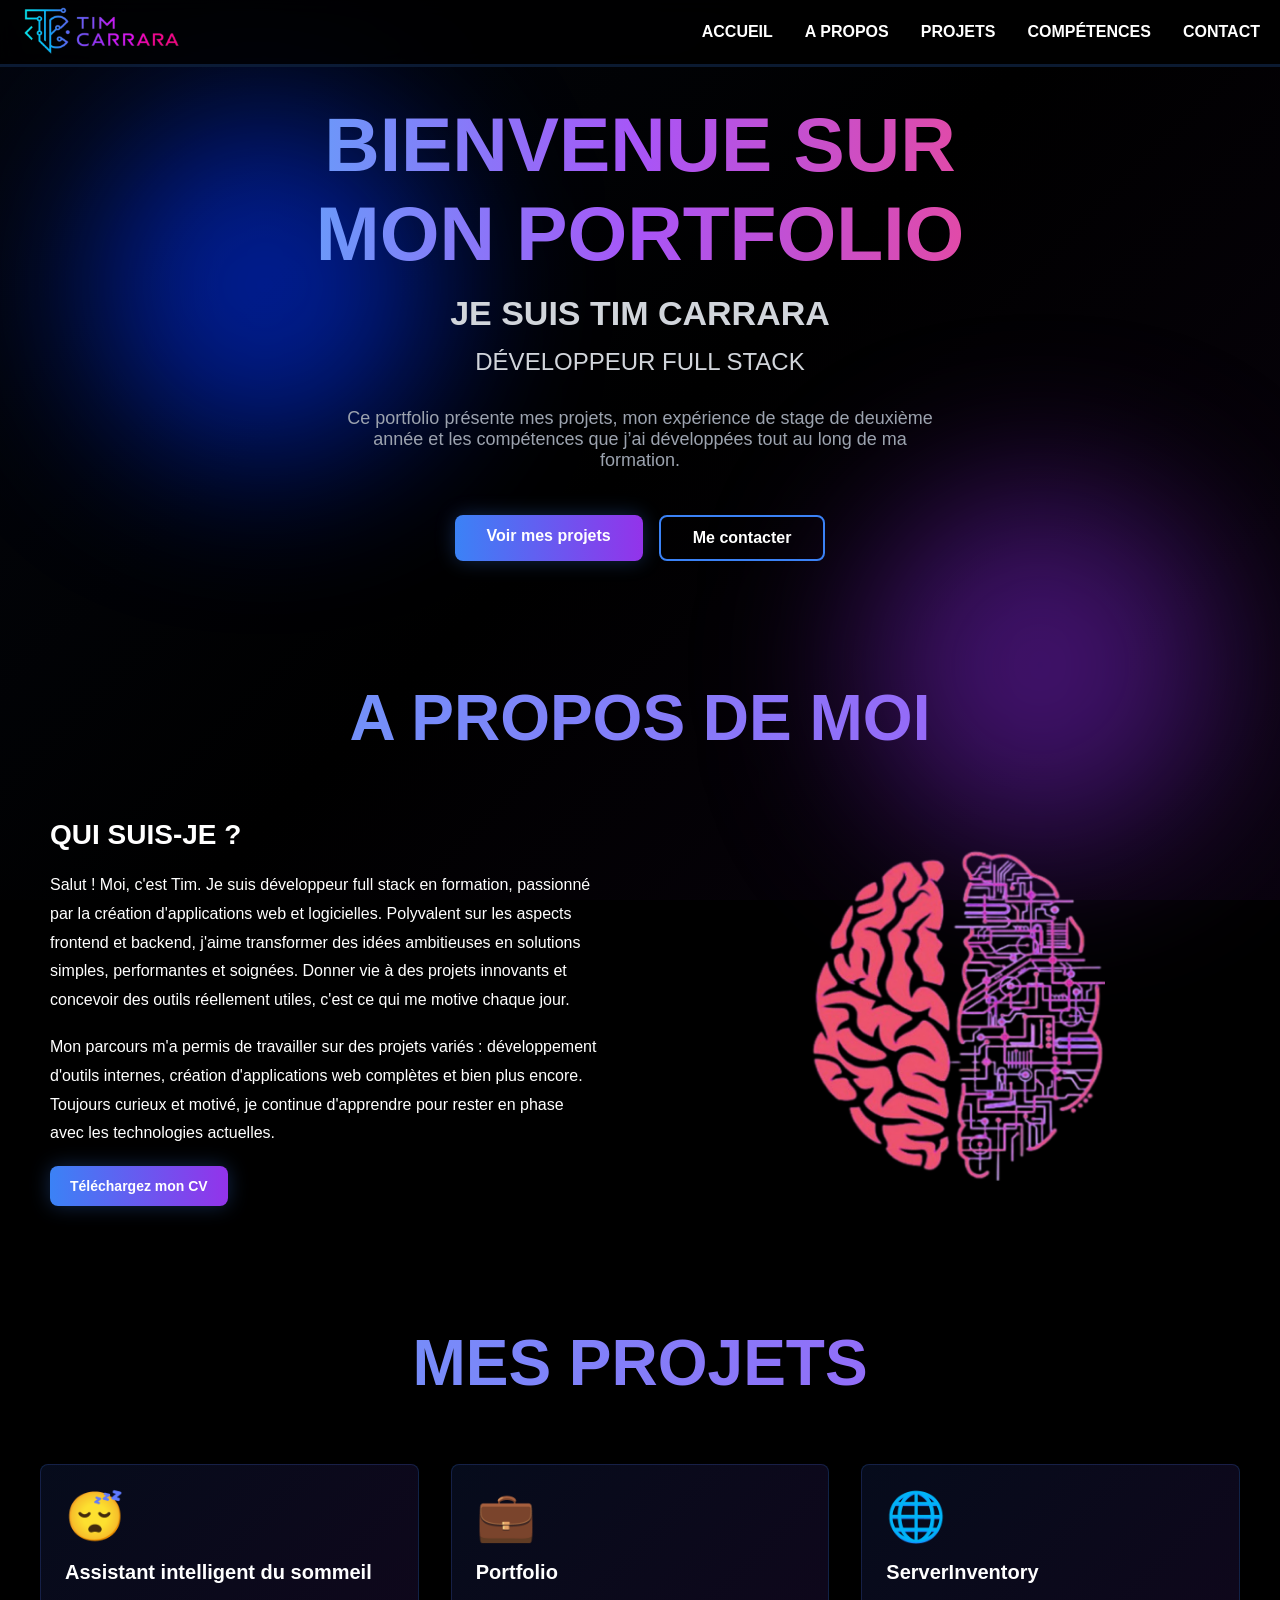
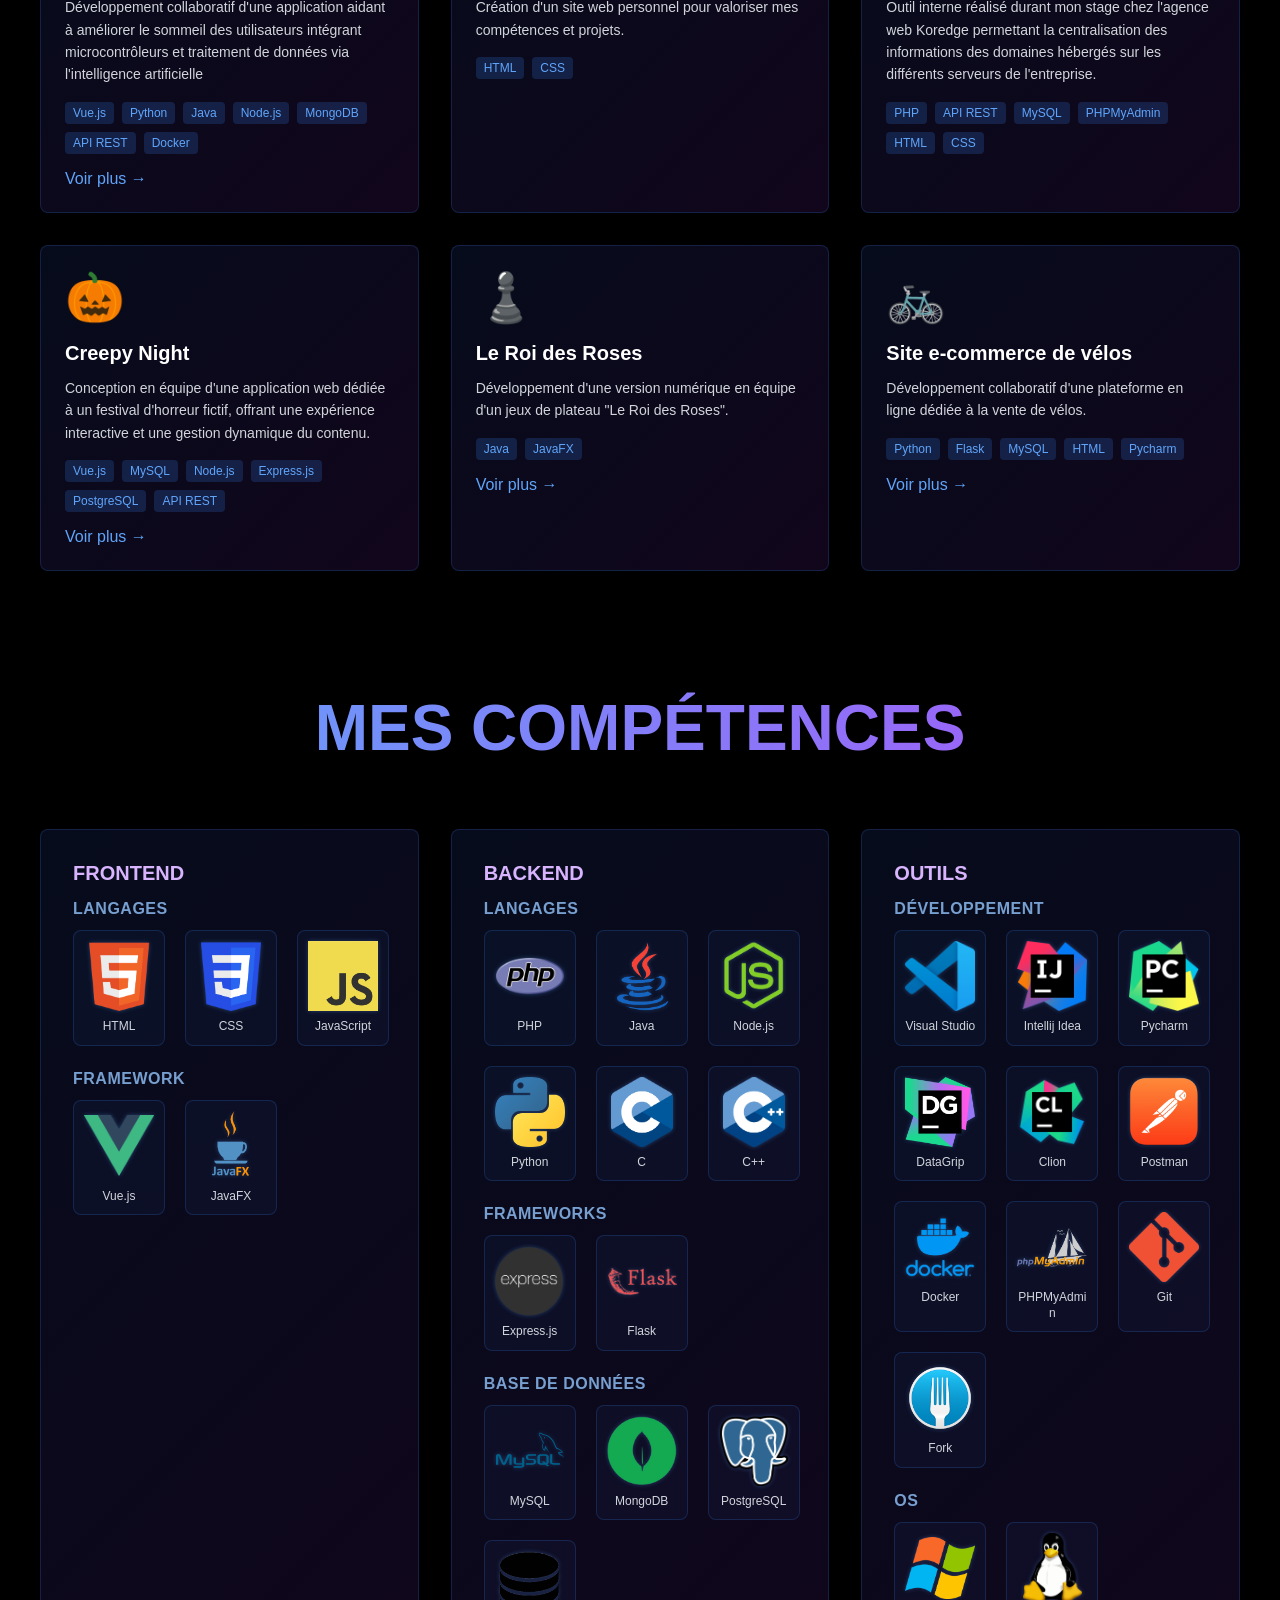
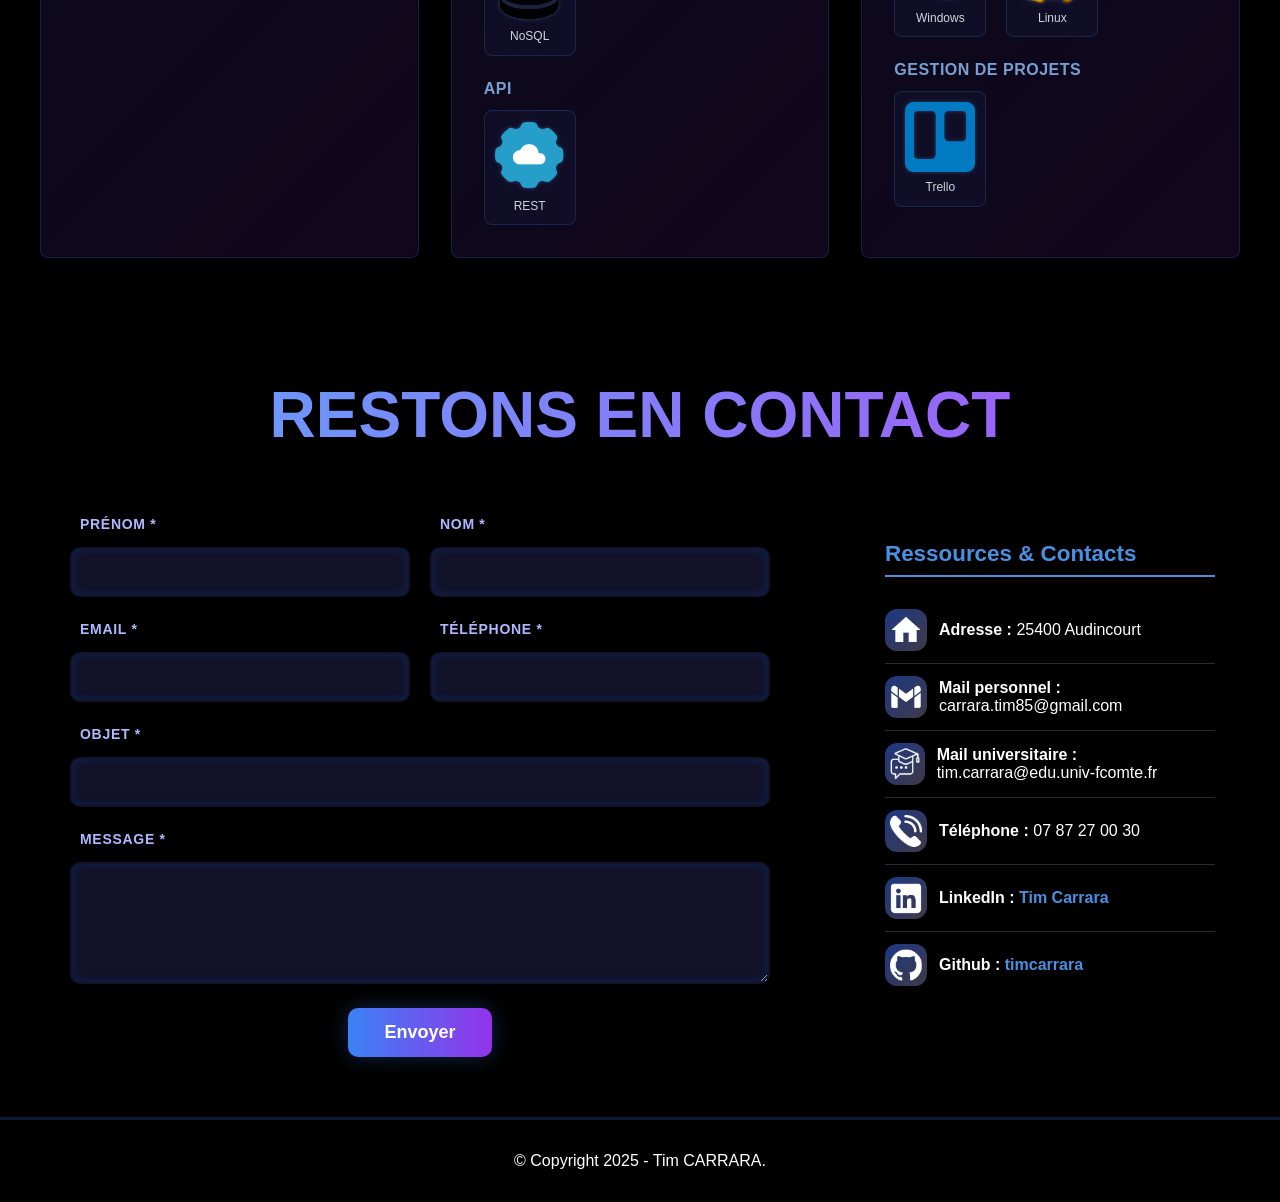
==== docs/index.html @ 63e53e3f "Déplacement des fichiers dans le dossier docs pour GitHub Pages" ====
<!DOCTYPE html>
<html lang="fr">
<head>
    <meta charset="UTF-8">
    <meta name="viewport" content="width=device-width, initial-scale=1.0">
    <link rel="icon" href="images/icone_portfolio.png" type="image/png">
    <title>Portfolio de Tim Carrara | Développeur Full Stack</title>
    <link rel="stylesheet" href="style.css">
</head>
<body>
    <!-- Background -->
    <div class="background">
        <div class="blob1"></div>
        <div class="blob2"></div>
    </div>

    <!-- Navbar -->
    <nav>
        <div class="container">
            <div class="logo"><a href="index.html"><img src="images/logo_portfolio.png" alt="logo portfolio"></a></div>
            <ul id="navMenu">
                <li><a href="#home">Accueil</a></li>
                <li><a href="#about">A propos</a></li>
                <li><a href="#projets">Projets</a></li>
                <li><a href="#competences">Compétences</a></li>
                <li><a href="#contact">Contact</a></li>
            </ul>
            <button class="menu-toggle" id="menuToggle">☰</button>
        </div>
    </nav>

    <main>
        <!-- Hero Section -->
        <section class="hero" id="home">
            <div class="hero-content">
                <h1>Bienvenue sur mon portfolio</h1>
                <p class="subtitle-1">Je suis Tim Carrara</p>
                <p class="subtitle-2">Développeur Full Stack</p>
                <p class="description">
                    Ce portfolio présente mes projets, mon expérience de stage de deuxième année et les compétences que j’ai développées tout au long de ma formation.
                </p>
                <div class="button-group">
                    <a href="#projets" class="btn btn-primary">Voir mes projets</a>
                    <a href="#contact" class="btn btn-secondary">Me contacter</a>
                </div>
            </div>
        </section>

        <!-- About Section -->
        <section id="about">
            <div class="container">
                <h2>A propos de moi</h2>
                <div class="about-content">
                    <div class="about-text">
                        <h3>Qui suis-je ?</h3> 
                        <p> 
                            Salut ! Moi, c'est Tim. Je suis développeur full stack en formation, passionné par la création d'applications web et logicielles. Polyvalent sur les aspects frontend et backend, j'aime transformer des idées ambitieuses en solutions simples, performantes et soignées. Donner vie à des projets innovants et concevoir des outils réellement utiles, c'est ce qui me motive chaque jour. 
                        </p> 
                        <p> 
                            Mon parcours m'a permis de travailler sur des projets variés : développement d'outils internes, création d'applications web complètes et bien plus encore. Toujours curieux et motivé, je continue d'apprendre pour rester en phase avec les technologies actuelles.
                        </p>
                        <button><a href="pdf/CV_CARRARA-TIM.pdf" download>Téléchargez mon CV</a></button>
                    </div>
                    <div class="about-image">
                        <img src="images/icone_cerveau_tech.png" alt="icone_cerveau_tech">
                    </div>
                </div>
            </div>
        </section>

        <!-- Projects Section -->
        <section id="projets">
            <div class="container">
                <h2>MES PROJETS</h2>
                <div class="projects-grid">
                    <div class="project-card">
                        <div class="project-emoji">😴</div>
                        <h3>Assistant intelligent du sommeil</h3>
                        <p>Développement collaboratif d'une application aidant à améliorer le sommeil des utilisateurs intégrant microcontrôleurs et traitement de données via l'intelligence artificielle</p>
                        <div class="tech-tags">
                            <span class="tech-tag">Vue.js</span>
                            <span class="tech-tag">Python</span>
                            <span class="tech-tag">Java</span>
                            <span class="tech-tag">Node.js</span>
                            <span class="tech-tag">MongoDB</span>
                            <span class="tech-tag">API REST</span>
                            <span class="tech-tag">Docker</span>
                        </div>
                        <a href="#" class="project-link">Voir plus →</a>
                    </div>

                    <div class="project-card">
                        <div class="project-emoji">💼</div>
                        <h3>Portfolio</h3>
                        <p>Création d'un site web personnel pour valoriser mes compétences et projets.</p>
                        <div class="tech-tags">
                            <span class="tech-tag">HTML</span>
                            <span class="tech-tag">CSS</span>
                        </div>
                    </div>

                    <div class="project-card">
                        <div class="project-emoji">🌐</div>
                        <h3>ServerInventory</h3>
                        <p>Outil interne réalisé durant mon stage chez l'agence web Koredge permettant la centralisation des informations des domaines hébergés sur les différents serveurs de l'entreprise.</p>
                        <div class="tech-tags">
                            <span class="tech-tag">PHP</span>
                            <span class="tech-tag">API REST</span>
                            <span class="tech-tag">MySQL</span>
                            <span class="tech-tag">PHPMyAdmin</span>
                            <span class="tech-tag">HTML</span>
                            <span class="tech-tag">CSS</span>
                        </div>
                    </div>

                    <div class="project-card">
                        <div class="project-emoji">🎃</div>
                        <h3>Creepy Night</h3>
                        <p>Conception en équipe d'une application web dédiée à un festival d'horreur fictif, offrant une expérience interactive et une gestion dynamique du contenu.</p>
                        <div class="tech-tags">
                            <span class="tech-tag">Vue.js</span>
                            <span class="tech-tag">MySQL</span>
                            <span class="tech-tag">Node.js</span>
                            <span class="tech-tag">Express.js</span>
                            <span class="tech-tag">PostgreSQL</span>
                            <span class="tech-tag">API REST</span>
                        </div>
                        <a href="https://github.com/Zuuret/SAE-S3-S4_Creepy_Night" class="project-link">Voir plus →</a>
                    </div>

                    <div class="project-card">
                        <div class="project-emoji">♟️</div>
                        <h3>Le Roi des Roses</h3>
                        <p>Développement d'une version numérique en équipe d'un jeux de plateau "Le Roi des Roses".</p>
                        <div class="tech-tags">
                            <span class="tech-tag">Java</span>
                            <span class="tech-tag">JavaFX</span>
                        </div>
                        <a href="https://github.com/FlorianHegele/the-rose-king" class="project-link">Voir plus →</a>
                    </div>

                    <div class="project-card">
                        <div class="project-emoji">🚲</div>
                        <h3>Site e-commerce de vélos</h3>
                        <p>Développement collaboratif d'une plateforme en ligne dédiée à la vente de vélos.</p>
                        <div class="tech-tags">
                            <span class="tech-tag">Python</span>
                            <span class="tech-tag">Flask</span>
                            <span class="tech-tag">MySQL</span>
                            <span class="tech-tag">HTML</span>
                            <span class="tech-tag">Pycharm</span>
                        </div>
                        <a href="https://github.com/timcarrara/Site_e-commerce_velo" class="project-link">Voir plus →</a>
                    </div>
                </div>
            </div>
        </section>

        <!-- Skills Section -->
        <section id="competences">
            <div class="container">
                <h2>Mes compétences</h2>
                <div class="skills-grid">
                    <div class="skill-card">
                        <h3>Frontend</h3>
                        <div class="skill-subcategory">
                            <h4>Langages</h4>
                            <div class="skill-list">
                                <div class="skill-item" data-name="HTML"><img src="images/logo_html.png" alt="logo html"></div>
                                <div class="skill-item" data-name="CSS"><img src="images/logo_css.png" alt="logo css"></div>
                                <div class="skill-item" data-name="JavaScript"><img src="images/logo_js.png" alt="logo js"></div>
                            </div>
                        </div>
                        <div class="skill-subcategory">
                            <h4>Framework</h4>
                            <div class="skill-list">
                                <div class="skill-item" data-name="Vue.js"><img src="images/logo_vuejs.png" alt="logo vue.js"></div>
                                <div class="skill-item" data-name="JavaFX"><img src="images/logo_javafx.png" alt="logo java fx"></div>
                            </div>
                        </div>
                    </div>

                    <div class="skill-card">
                        <h3>Backend</h3>
                        <div class="skill-subcategory">
                            <h4>Langages</h4>
                            <div class="skill-list">
                                <div class="skill-item" data-name="PHP"><img src="images/logo_php.png" alt="logo php"></div>
                                <div class="skill-item" data-name="Java"><img src="images/logo_java.png" alt="logo java"></div>
                                <div class="skill-item" data-name="Node.js"><img src="images/logo_nodejs.png" alt="logo node.js"></div>
                                <div class="skill-item" data-name="Python"><img src="images/logo_python.png" alt="logo python"></div>
                                <div class="skill-item" data-name="C"><img src="images/logo_C.png" alt="logo C"></div>
                                <div class="skill-item" data-name="C++"><img src="images/logo_C++.png" alt="logo C++"></div>
                            </div>
                        </div>
                        <div class="skill-subcategory">
                            <h4>Frameworks</h4>
                            <div class="skill-list">
                                <div class="skill-item" data-name="Express.js"><img src="images/logo_express.png" alt="logo express.js"></div>
                                <div class="skill-item" data-name="Flask"><img src="images/logo_flask.png" alt="logo flask"></div>
                            </div>
                        </div>
                        <div class="skill-subcategory">
                            <h4>Base de Données</h4>
                            <div class="skill-list">
                                <div class="skill-item" data-name="MySQL"><img src="images/logo_mysql.png" alt="logo mysql"></div>
                                <div class="skill-item" data-name="MongoDB"><img src="images/logo_mongodb.png" alt="logo mongodb"></div>
                                <div class="skill-item" data-name="PostgreSQL"><img src="images/logo_postgresql.png" alt="logo postgresql"></div>
                                <div class="skill-item" data-name="NoSQL"><img src="images/logo_nosql.png" alt="logo nosql"></div>
                            </div>
                        </div>
                        <div class="skill-subcategory">
                            <h4>API</h4>
                            <div class="skill-list">
                                <div class="skill-item" data-name="REST"><img src="images/logo_api_rest.png" alt="logo api rest"></div>
                            </div>
                        </div>
                    </div>

                    <div class="skill-card">
                        <h3>Outils</h3>
                        <div class="skill-subcategory">
                            <h4>Développement</h4>
                            <div class="skill-list">
                                <div class="skill-item" data-name="Visual Studio"><img src="images/logo_vscode.png" alt="logo visual studio code"></div>
                                <div class="skill-item" data-name="Intellij Idea"><img src="images/logo_intellij.png" alt="logo intellij idea"></div>
                                <div class="skill-item" data-name="Pycharm"><img src="images/logo_pycharm.png" alt="logo pycharm"></div>
                                <div class="skill-item" data-name="DataGrip"><img src="images/logo_datagrip.png" alt="logo datagrip"></div>
                                <div class="skill-item" data-name="Clion"><img src="images/logo_clion.png" alt="logo clion"></div>
                                <div class="skill-item" data-name="Postman"><img src="images/logo_postman.png" alt="logo postman"></div>
                                <div class="skill-item" data-name="Docker"><img src="images/logo_docker.png" alt="logo docker"></div>
                                <div class="skill-item" data-name="PHPMyAdmin"><img src="images/logo_phpmyadmin.png" alt="logo php my admin    "></div>
                                <div class="skill-item" data-name="Git"><img src="images/logo_git.png" alt="logo git"></div>
                                <div class="skill-item" data-name="Fork"><img src="images/logo_fork.png" alt="logo fork"></div>
                            </div>
                        </div>
                        <div class="skill-subcategory">
                            <h4>OS</h4>
                            <div class="skill-list">
                                <div class="skill-item" data-name="Windows"><img src="images/logo_windows.png" alt="logo windows"></div>
                                <div class="skill-item" data-name="Linux"><img src="images/logo_linux.png" alt="logo linux"></div>
                            </div>
                        </div>
                        <div class="skill-subcategory">
                            <h4>Gestion de Projets</h4>
                            <div class="skill-list">
                                <div class="skill-item" data-name="Trello"><img src="images/logo_trello.png" alt="logo trello"></div>
                            </div>
                        </div>
                    </div>
                </div>
            </div>
        </section>

        <!-- Contact Section -->
        <section id="contact">
            <div class="container">
                <h2>Restons en Contact</h2>
                <div class="contact-wrapper">

                    <div class="contact-forms">
                        <form action="https://formspree.io/f/xqajlgdp" method="POST" class="contact-form">
                            <div class="fullname-form">
                                <div class="prenom">
                                    <label for="prenom">Prénom *</label>
                                    <input type="text" id="prenom" name="prenom" required>
                                </div>

                                <div class="nom">
                                    <label for="nom">Nom *</label>
                                    <input type="text" id="nom" name="nom" required>
                                </div>
                            </div>

                            <div class="info-contact-form">
                                <div class="email">
                                    <label for="email">Email *</label>
                                    <input type="email" id="email" name="email" required>
                                </div>

                                <div class="telephone">
                                    <label for="telephone">Téléphone *</label>
                                    <input type="tel" id="telephone" name="telephone" pattern="[0-9+ ]{6,15}">
                                </div>
                            </div>

                            <div class="objet">
                                <label for="objet">Objet *</label>
                                <input type="text" id="objet" name="objet" required>
                            </div>

                            <div class="message">
                                <label for="message">Message *</label>
                                <textarea id="message" name="message" rows="5" required></textarea>
                            </div>

                            <button type="submit" class="btn btn-primary">Envoyer</button>
                        </form>
                    </div>

                    <div class="contact-side">
                        <h3>Ressources & Contacts</h3>

                        <div class="contact-item">
                            <img src="images/icone_maison.png" alt="logo maison">
                            <p><strong>Adresse : </strong>25400 Audincourt</p>
                        </div>

                        <div class="contact-item">
                            <img src="images/logo_gmail.png" alt="logo gmail">
                            <p><strong>Mail personnel : </strong>carrara.tim85@gmail.com</p>
                        </div>

                        <div class="contact-item">
                            <img src="images/logo_zimbra.png" alt="logo zimbra">
                            <p><strong>Mail universitaire : </strong>tim.carrara@edu.univ-fcomte.fr</p>
                        </div>

                        <div class="contact-item">
                            <img src="images/icone_telephone.png" alt="icone telephone">
                            <p><strong>Téléphone : </strong>07 87 27 00 30</p>
                        </div>

                        <div class="contact-item">
                            <img src="images/logo_linkedin.png" alt="logo linkedin">
                            <p><strong>LinkedIn :</strong><a href="https://www.linkedin.com/in/tim-carrara-0a0ab4296" target="_blank"> Tim Carrara</a></p>
                        </div>

                        <div class="contact-item">
                            <img src="images/logo_github.png" alt="logo github">
                            <p><strong>Github :</strong><a href="https://github.com/timcarrara" target="_blank"> timcarrara</a></p>
                        </div>
                    </div>
                </div>
            </div>
        </section>

    </main>

    <!-- Footer -->
    <footer>
        <p>© Copyright 2025 - Tim CARRARA.</p>
    </footer>

    <script>
        // Mobile menu toggle
        const menuToggle = document.getElementById('menuToggle');
        const navMenu = document.getElementById('navMenu');

        menuToggle.addEventListener('click', () => {
            navMenu.classList.toggle('active');
        });

        // Close menu when a link is clicked
        const navLinks = navMenu.querySelectorAll('a');
        navLinks.forEach(link => {
            link.addEventListener('click', () => {
                navMenu.classList.remove('active');
            });
        });

        // Smooth scroll
        document.querySelectorAll('a[href^="#"]').forEach(anchor => {
            anchor.addEventListener('click', function (e) {
                const href = this.getAttribute('href');
                if (href !== '#') {
                    e.preventDefault();
                    const target = document.querySelector(href);
                    if (target) {
                        target.scrollIntoView({ behavior: 'smooth' });
                    }
                }
            });
        });
    </script>
</body>
</html>
---- docs/style.css ----
* {
    margin: 0;
    padding: 0;
    box-sizing: border-box;
    text-decoration: none;
}

body {
    font-family: 'Segoe UI', Tahoma, Geneva, Verdana, sans-serif;
    background: #000;
    color: #fff;
    overflow-x: hidden;
}

/* Background Animé */
.background {
    position: fixed;
    inset: 0;
    z-index: 0;
    background: linear-gradient(135deg, rgba(30, 58, 138, 0.1) 0%, #000 50%, rgba(88, 28, 135, 0.1) 100%);
}

.blob1 {
    position: absolute;
    top: 110px;
    left: 90px;
    width: 350px;
    height: 350px;
    background: rgb(0 50 255 / 56%);
    border-radius: 50%;
    filter: blur(80px);
    animation: pulse 4s ease-in-out infinite;
}

.blob2 {
    position: absolute;
    bottom: 60px;
    right: 65px;
    width: 350px;
    height: 350px;
    background: rgb(99 29 165 / 64%);
    border-radius: 50%;
    filter: blur(80px);
    animation: pulse 4s ease-in-out infinite;
    animation-delay: 1s;
}

@keyframes pulse {
    0% {
        opacity: 1
    }
    50% {
        opacity: 0.7
    }
    100% {
        opacity: 1
    }
}

/* Navbar */
nav {
    position: fixed;
    top: 0;
    width: 100%;
    z-index: 50;
    background: rgba(0, 0, 0, 0.8);
    backdrop-filter: blur(10px);
    border-bottom: 3px solid rgba(59, 130, 246, 0.2);
}

nav .container {
    max-width: 1280px;
    margin: 0 auto;
    padding: 0 20px;
    display: flex;
    justify-content: space-between;
    align-items: center;
    height: 64px;
}

.logo img {
    width: 160px;
}

nav ul {
    display: flex;
    list-style: none;
    gap: 32px;
}

nav ul li a {
    color: white;
    text-decoration: none;
    font-weight: bold;
    padding-bottom: 4px;
    text-transform: uppercase;
    transition: all 0.4s ease; /* transition fluide dans les deux sens */
}

nav ul li a:hover {
    background: linear-gradient(to right, #60a5fa, #a855f7);
    -webkit-background-clip: text;
    color: transparent;
    border-bottom: 3px solid transparent;
    border-image: linear-gradient(to right, #60a5fa, #a855f7) 1;
}



.menu-toggle {
    display: none;
    background: none;
    border: none;
    color: #fff;
    font-size: 24px;
    cursor: pointer;
}

@media (max-width: 768px) {
    nav ul {
        display: none
    }

    nav ul.active {
        display: flex
    }

    .menu-toggle {
        display: block
    }
}

/* Contenu Principal */
main {
    position: relative;
    z-index: 10;
    padding-top: 50px;
}

.container {
    max-width: 1280px;
    margin: 0 auto;
    padding: 0 20px;
}

/* Hero Section */
.hero {
    display: flex;
    align-items: center;
    justify-content: center;
    text-align: center;
    padding: 10px 20px;
    margin-top: 40px;
}

.hero-content {
    max-width: 768px;
}

@keyframes bounce {
    0%, 100% { transform: translateY(0); }
    50% { transform: translateY(-20px); }
}

.hero h1 {
    font-size: clamp(40px, 6vw, 112px);
    font-weight: bold;
    margin-bottom: 16px;
    background: linear-gradient(to right, #60a5fa, #a855f7, #ec4899);
    -webkit-background-clip: text;
    -webkit-text-fill-color: transparent;
    background-clip: text;
    text-transform: uppercase;
}

.hero .subtitle-1 {
    font-size: clamp(20px, 3vw, 34px);
    font-weight: bold;
    color: #d1d5db;
    text-transform: uppercase;
    margin-bottom: 15px;
}

.hero .subtitle-2 {
    font-size: clamp(15px, 3vw, 24px);
    color: #d1d5db;
    text-transform: uppercase;
    margin-bottom: 32px;
}

.hero .description {
    color: #9ca3af;
    font-size: 18px;
    margin-bottom: 44px;
    max-width: 600px;
    margin-left: auto;
    margin-right: auto;
}

.button-group {
    display: flex;
    gap: 16px;
    justify-content: center;
    flex-wrap: wrap;
    margin-bottom: 50px;
}

.btn {
    padding: 12px 32px;
    border-radius: 8px;
    font-weight: 600;
    text-decoration: none;
    cursor: pointer;
    border: none;
    transition: all 0.3s ease;
    font-size: 16px;
}

.btn-primary {
    background: linear-gradient(to right, #3b82f6, #9333ea);
    color: white;
    box-shadow: 0 0 20px rgba(59, 130, 246, 0.3);
}

.btn-primary:hover {
    box-shadow: 0 0 40px rgba(59, 130, 246, 0.6);
    transform: translateY(-2px);
}

.btn-secondary {
    border: 2px solid #3b82f6;
    color: white;
    background: transparent;
}

.btn-secondary:hover {
    background: rgba(59, 130, 246, 0.1);
}


/* Sections */
section {
    padding: 60px 20px;
}

section h2 {
    font-size: clamp(32px, 5vw, 64px);
    font-weight: bold;
    margin-bottom: 64px;
    text-align: center;
    background: linear-gradient(to right, #60a5fa, #a855f7);
    -webkit-background-clip: text;
    -webkit-text-fill-color: transparent;
    text-transform: uppercase;
    background-clip: text;
}

/* About Section */
.about-content {
    display: grid;
    grid-template-columns: 1fr 1fr;
    gap: 60px;
    align-items: center;
}

.about-text {
    max-width: 550px;
    margin: 0 auto;
}

.about-text h3 {
    font-size: 28px;
    margin-bottom: 20px;
    text-transform: uppercase;
}

.about-text p {
    font-size: 16px;
    margin-bottom: 18px;
    line-height: 1.8;
}

.about-text button {
    padding: 12px 20px;
    border-radius: 8px;
    font-weight: 600;
    text-decoration: none;
    cursor: pointer;
    border: none;
    transition: all 0.3s ease;
    font-size: 14px;
    background: linear-gradient(to right, #3b82f6, #9333ea);
    box-shadow: 0 0 20px rgba(59, 130, 246, 0.3);
}

.about-text button:hover {
    box-shadow: 0 0 40px rgba(59, 130, 246, 0.6);
    transform: translateY(-2px);
}

.about-text button a {
    color: white;
}

.about-image img {
    width: 100%;
    max-width: 300px;
    display: block;
    margin: 0 auto;
}

@media (max-width: 768px) {
    .about-content {
        grid-template-columns: 1fr;
        text-align: center;
    }
}


        /* Projects Section */
        .projects-grid {
            display: grid;
            grid-template-columns: repeat(auto-fit, minmax(300px, 1fr));
            gap: 32px;
        }

        .project-card {
            background: linear-gradient(135deg, rgba(30, 58, 138, 0.2), rgba(88, 28, 135, 0.2));
            border: 1px solid rgba(59, 130, 246, 0.2);
            border-radius: 8px;
            padding: 24px;
            transition: all 0.3s ease;
        }

        .project-card:hover {
            border-color: rgba(59, 130, 246, 0.5);
            box-shadow: 0 0 30px rgba(59, 130, 246, 0.2);
            transform: translateY(-5px);
        }

        .project-emoji {
            font-size: 48px;
            margin-bottom: 16px;
            display: inline-block;
            transition: transform 0.3s ease;
        }

        .project-card:hover .project-emoji {
            transform: scale(1.1) rotate(5deg);
        }

        .project-card h3 {
            font-size: 20px;
            font-weight: bold;
            margin-bottom: 12px;
        }

        .project-card p {
            color: #d1d5db;
            font-size: 14px;
            margin-bottom: 16px;
            line-height: 1.6;
        }

        .tech-tags {
            display: flex;
            flex-wrap: wrap;
            gap: 8px;
            margin-bottom: 16px;
        }

        .tech-tag {
            font-size: 12px;
            background: rgba(59, 130, 246, 0.2);
            color: #60a5fa;
            padding: 4px 8px;
            border-radius: 4px;
        }

        .project-link {
            display: inline-flex;
            align-items: center;
            gap: 8px;
            color: #60a5fa;
            text-decoration: none;
            transition: color 0.3s ease;
        }

        .project-link:hover {
            color: #93c5fd;
        }

/* Skills Section */
.skills-grid {
    display: grid;
    grid-template-columns: repeat(auto-fit, minmax(300px, 1fr));
    gap: 32px;
}

.skill-card {
    background: linear-gradient(135deg, rgba(30, 58, 138, 0.2), rgba(88, 28, 135, 0.2));
    border: 1px solid rgba(59, 130, 246, 0.2);
    border-radius: 8px;
    padding: 32px;
    transition: all 0.3s ease;
}

.skill-card:hover {
    border-color: rgba(168, 85, 247, 0.5);
    box-shadow: 0 0 30px rgba(168, 85, 247, 0.2);
}

.skill-card h3 {
    font-size: 20px;
    font-weight: bold;
    margin-bottom: 15px;
    text-transform: uppercase;
    color: #d8b4fe;
}

.skill-subcategory {
    margin-bottom: 24px;
}

.skill-subcategory:last-child {
    margin-bottom: 0;
}

.skill-subcategory h4 {
    font-size: 16px;
    font-weight: 600;
    color: #93c5fd;
    margin-bottom: 12px;
    text-transform: uppercase;
    letter-spacing: 0.5px;
    opacity: 0.8;
}

.skill-list {
    display: grid;
    grid-template-columns: repeat(3, 1fr);
    gap: 20px;
}

.skill-item {
    display: flex;
    flex-direction: column;
    align-items: center;
    justify-content: flex-start;
    padding: 10px;
    background: rgba(59, 130, 246, 0.05);
    border: 1px solid rgba(59, 130, 246, 0.2);
    border-radius: 8px;
    transition: all 0.3s ease;
}

.skill-item:hover {
    background: rgba(59, 130, 246, 0.15);
    border-color: rgba(59, 130, 246, 0.5);
    transform: translateY(-3px);
    box-shadow: 0 5px 15px rgba(59, 130, 246, 0.2);
}

.skill-item img {
    width: 70px;
    height: 70px;
    object-fit: contain;
    filter: drop-shadow(0 0 2px rgba(96, 165, 250, 0.3));
    transition: filter 0.3s ease;
    margin-bottom: 8px;
}

.skill-item:hover img {
    filter: drop-shadow(0 0 8px rgba(96, 165, 250, 0.6));
}

.skill-item::after {
    content: attr(data-name);
    font-size: 12px;
    color: #d1d5db;
    text-align: center;
    line-height: 1.3;
    word-break: break-word;
}

/* Contact Section */
.contact-wrapper {
    display: flex;
    gap: 20px;
}

.contact-forms {
    flex: 1;
    max-width: 700px;
    margin: 0 auto;
    border-radius: 12px;
}

.contact-form {
    display: flex;
    flex-direction: column;
    gap: 24px;
}

.fullname-form,
.info-contact-form {
    display: flex;
    gap: 20px;
    justify-content: space-between;
}

.fullname-form > div,
.info-contact-form > div,
.objet,
.message {
    flex: 1;
    display: flex;
    flex-direction: column;
}

.contact-form label {
    font-weight: 700;
    text-transform: uppercase;
    font-size: 14px;
    margin-bottom: 15px;
    color: #b0b7ff;
    letter-spacing: 0.05em;
    margin-left: 10px;
}

.contact-form input[type="text"],
.contact-form input[type="email"],
.contact-form input[type="tel"],
.contact-form textarea {
    padding: 14px 18px;
    border-radius: 10px;
    border: 2px solid transparent;
    background: #121228;
    color: #e0e7ff;
    font-size: 16px;
    font-family: inherit;
    transition: border-color 0.3s ease, box-shadow 0.3s ease;
    resize: vertical;
    box-shadow: inset 0 0 8px rgba(0, 82, 204, 0.3);
}

.contact-form input[type="text"]:focus,
.contact-form input[type="email"]:focus,
.contact-form input[type="tel"]:focus,
.contact-form textarea:focus {
    outline: none; 
    border-color: #60a5fa; 
    box-shadow: 0 0 8px rgba(96, 165, 250, 0.8);
}

.contact-form button { 
    align-self: center; 
    padding: 14px 36px; 
    font-size: 18px; 
    font-weight: 700; 
    cursor: pointer; 
    border-radius: 10px; 
    border: none; 
    background: linear-gradient(to right, #3b82f6, #9333ea); 
    color: white; 
    box-shadow: 0 0 20px rgba(59, 130, 246, 0.3); 
    transition: box-shadow 0.3s ease, 
} 

.contact-form button:hover { 
    box-shadow: 0 0 40px rgba(59, 130, 246, 0.6); 
    transform: translateY(-2px); 
}

.contact-side {
    backdrop-filter: blur(6px);
    padding: 25px;
    border-radius: 16px;
    width: 100%;
    max-width: 380px;
    margin-left: 40px;
}

.contact-side h3 {
    font-size: 1.4rem;
    margin-bottom: 20px;
    border-bottom: 2px solid #4A90E2;
    padding-bottom: 8px;
    color: #4A90E2;
}

.contact-item {
    display: flex;
    align-items: center;
    gap: 12px;
    padding: 12px 0;
    border-bottom: 1px solid #ddd3;
}

.contact-item:last-child {
    border-bottom: none;
}

.contact-item img {
    width: 42px;
    height: 42px;
    padding: 5px;
    border-radius: 12px;
    background: linear-gradient(135deg, rgba(48, 95, 225, 0.589), rgba(140, 125, 152, 0.459));
    object-fit: contain;  
    object-position: center;
    display: block;       
}

.contact-item p {
    margin: 0;
    font-size: 1rem;
}

.contact-item a {
    color: #4A90E2;
    font-weight: 600;
    text-decoration: none;
    transition: 0.2s;
}

.contact-item a:hover {
    letter-spacing: 0.5px;
}

@media (max-width: 768px) {
    .fullname-form,
    .info-contact-form {
        flex-direction: column;
    }
    
    .fullname-form > div,
    .info-contact-form > div {
        width: 100%;
    }

    .contact-form button.btn-primary {
        width: 100%;
        padding: 16px 0;
        font-size: 18px;
    }
}

        /* Footer */
        footer {
            border-top: 3px solid rgba(59, 130, 246, 0.2);
            padding: 32px 20px;
            text-align: center;
            color: white;
        }

        @media (max-width: 768px) {
            .hero h1 {
                font-size: 36px;
            }

            .button-group {
                flex-direction: column;
            }

            .btn {
                width: 100%;
            }

            .projects-grid,
            .skills-grid {
                grid-template-columns: 1fr;
            }

            .contact-links {
                flex-direction: column;
            }

            .contact-link {
                width: 100%;
                justify-content: center;
            }
        }
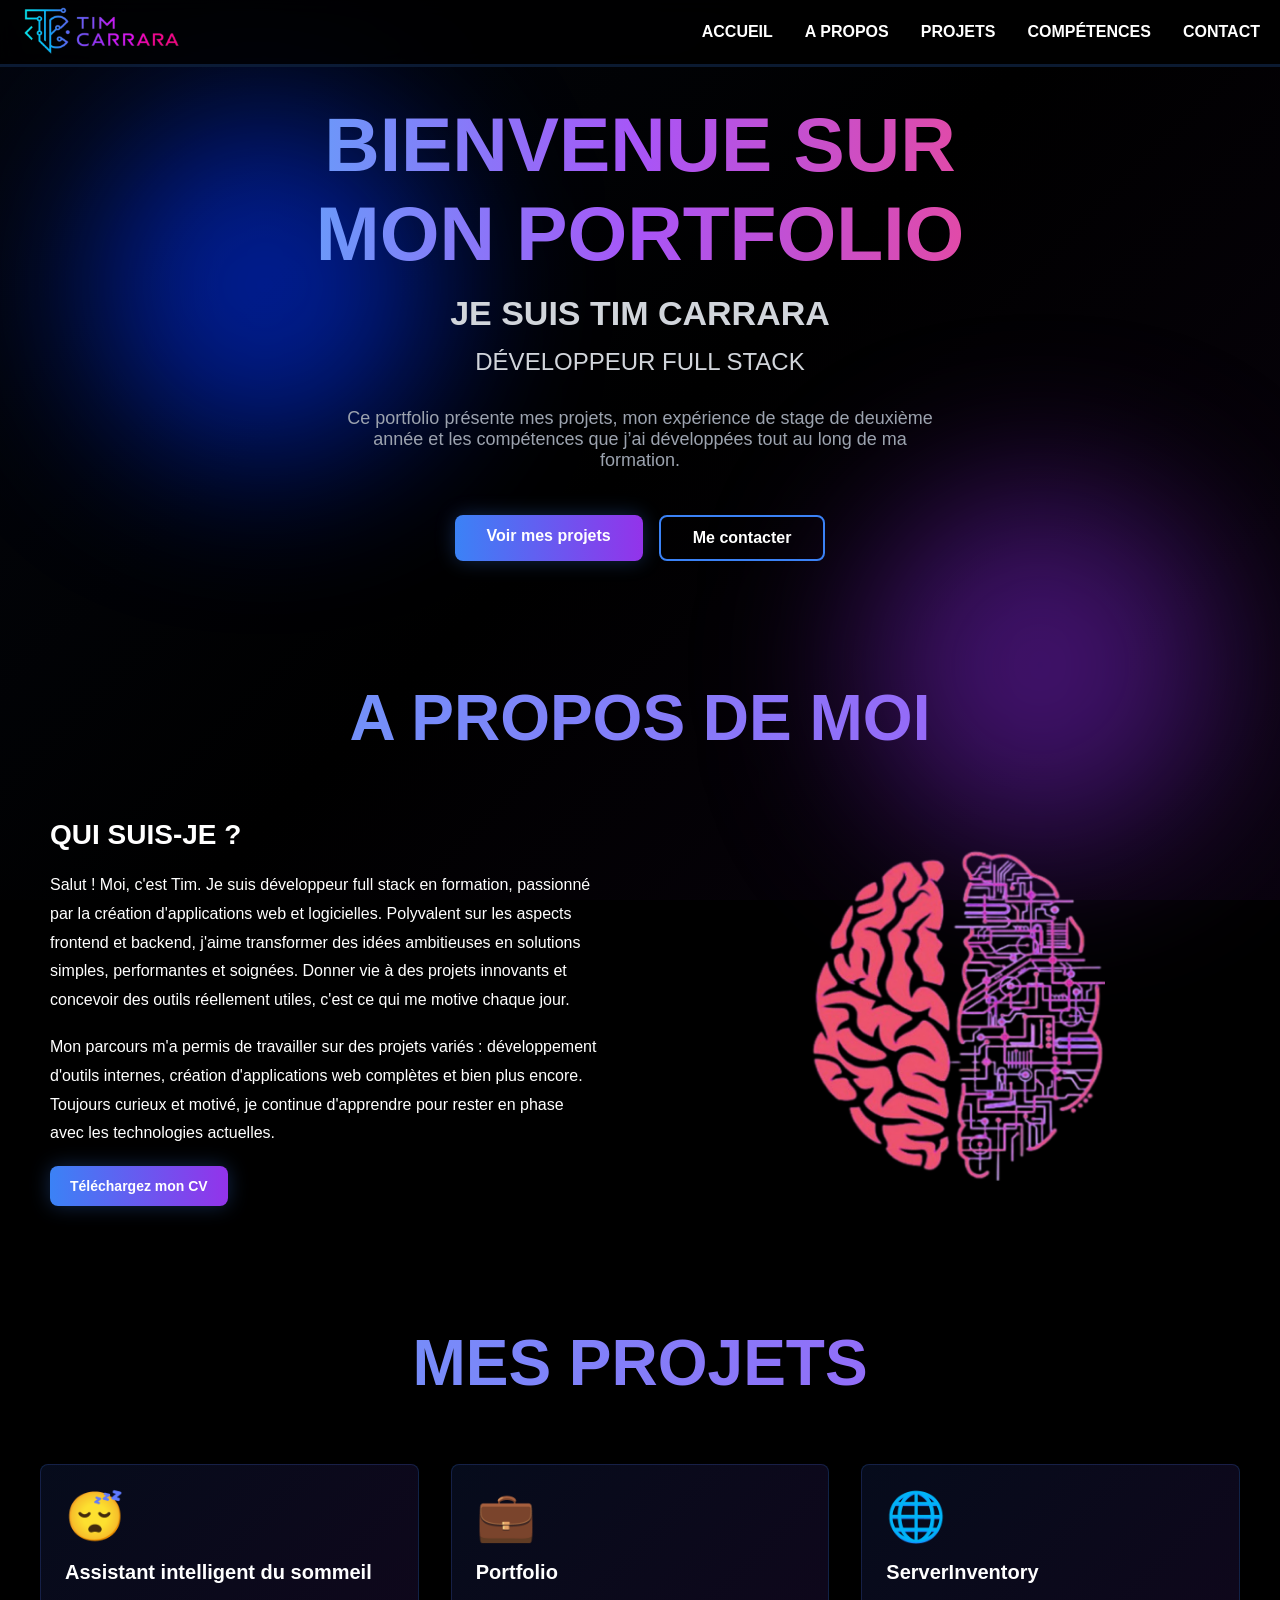
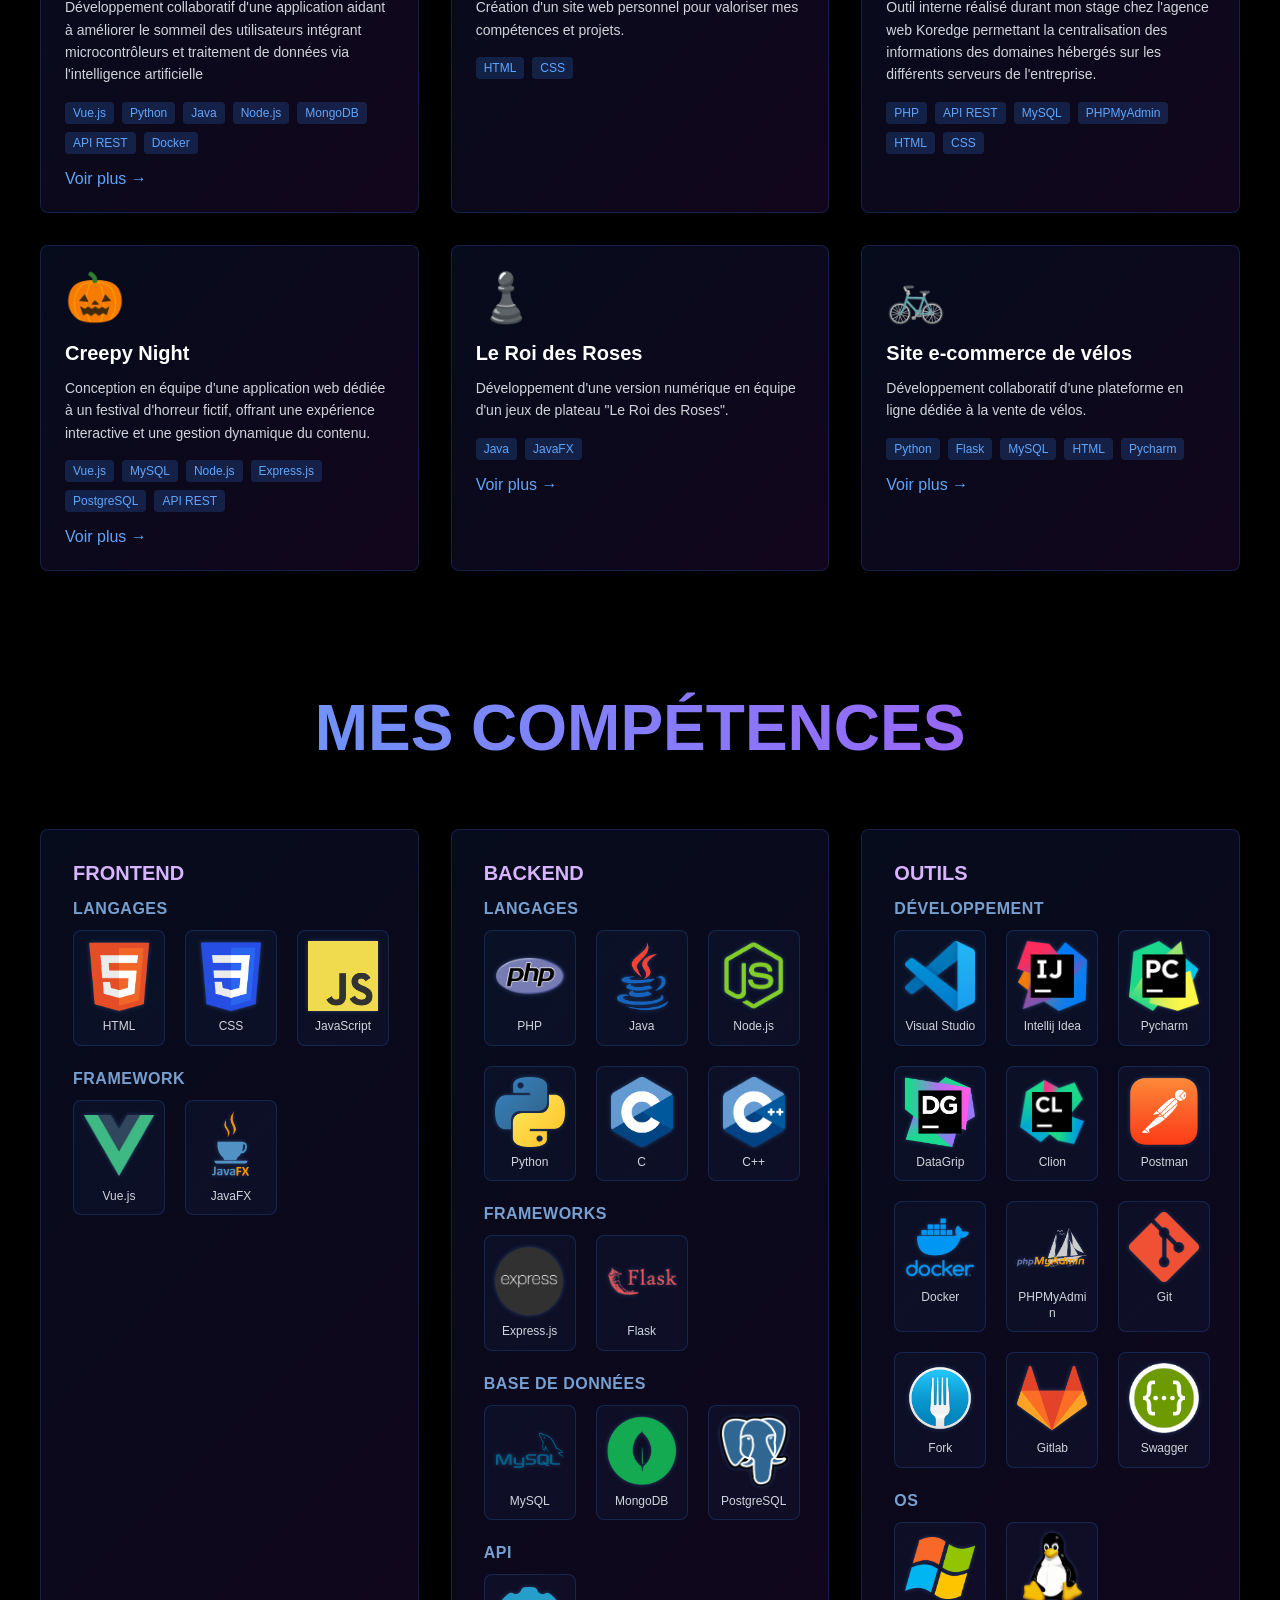
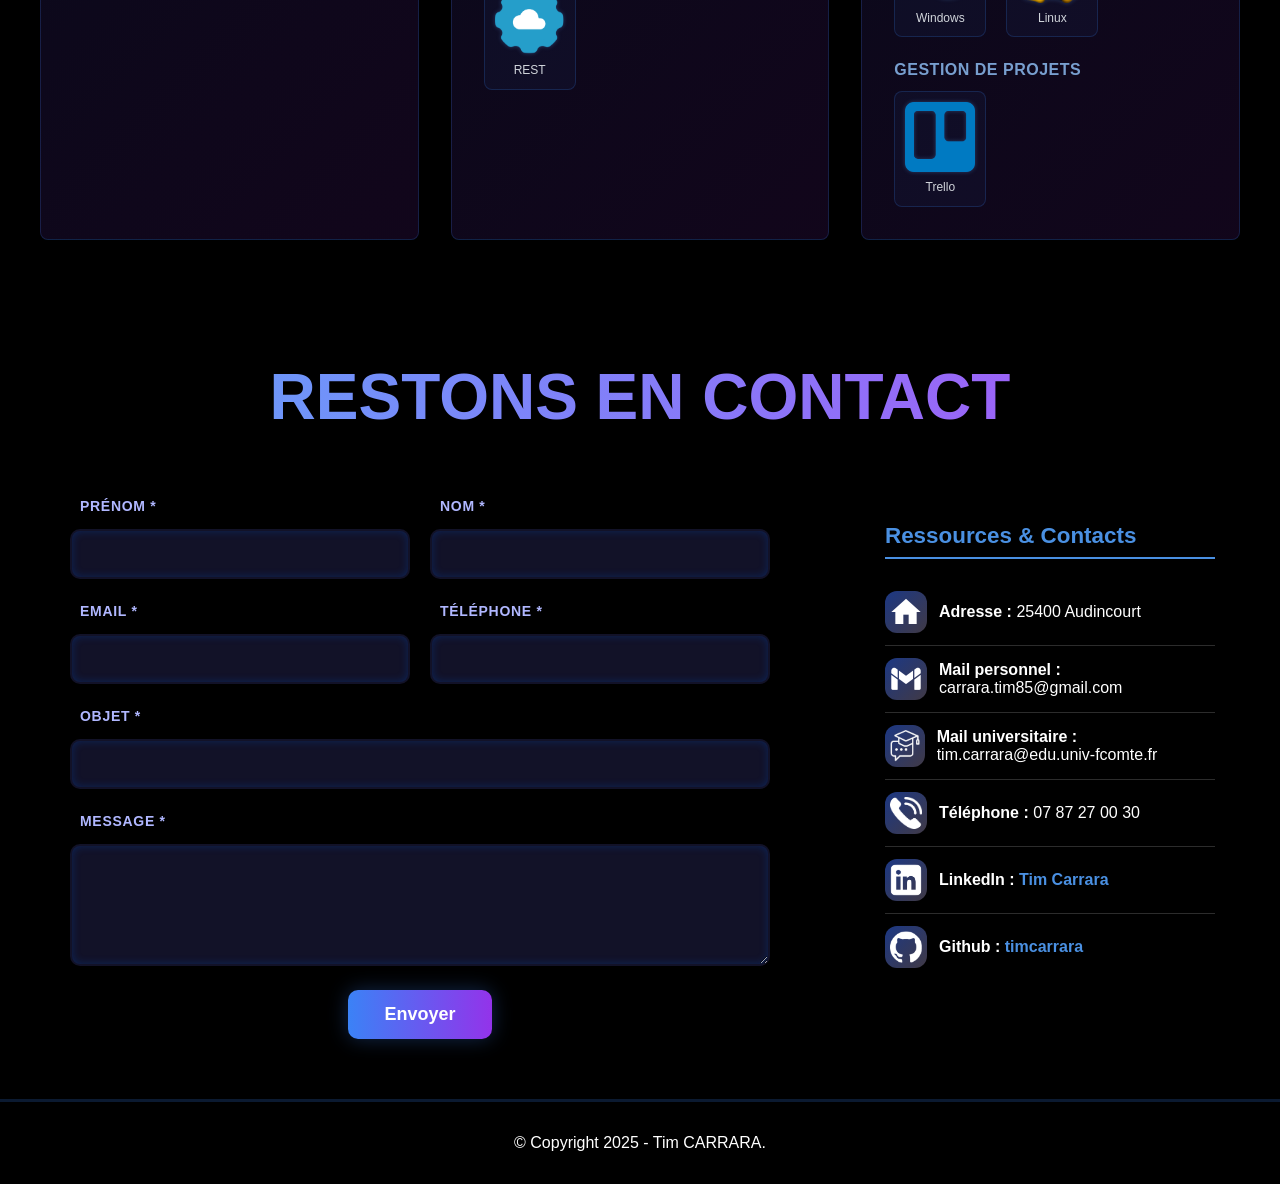
==== commit a1218294: "Ajout nouvelle compétences (Outils)" ====
--- a/docs/index.html
+++ b/docs/index.html
@@ -206,7 +206,6 @@
                                 <div class="skill-item" data-name="MySQL"><img src="images/logo_mysql.png" alt="logo mysql"></div>
                                 <div class="skill-item" data-name="MongoDB"><img src="images/logo_mongodb.png" alt="logo mongodb"></div>
                                 <div class="skill-item" data-name="PostgreSQL"><img src="images/logo_postgresql.png" alt="logo postgresql"></div>
-                                <div class="skill-item" data-name="NoSQL"><img src="images/logo_nosql.png" alt="logo nosql"></div>
                             </div>
                         </div>
                         <div class="skill-subcategory">
@@ -232,6 +231,8 @@
                                 <div class="skill-item" data-name="PHPMyAdmin"><img src="images/logo_phpmyadmin.png" alt="logo php my admin    "></div>
                                 <div class="skill-item" data-name="Git"><img src="images/logo_git.png" alt="logo git"></div>
                                 <div class="skill-item" data-name="Fork"><img src="images/logo_fork.png" alt="logo fork"></div>
+                                <div class="skill-item" data-name="Gitlab"><img src="images/logo_gitlab.png" alt="logo gitlab"></div>
+                                <div class="skill-item" data-name="Swagger"><img src="images/logo_swagger.png" alt="logo swagger"></div>
                             </div>
                         </div>
                         <div class="skill-subcategory">
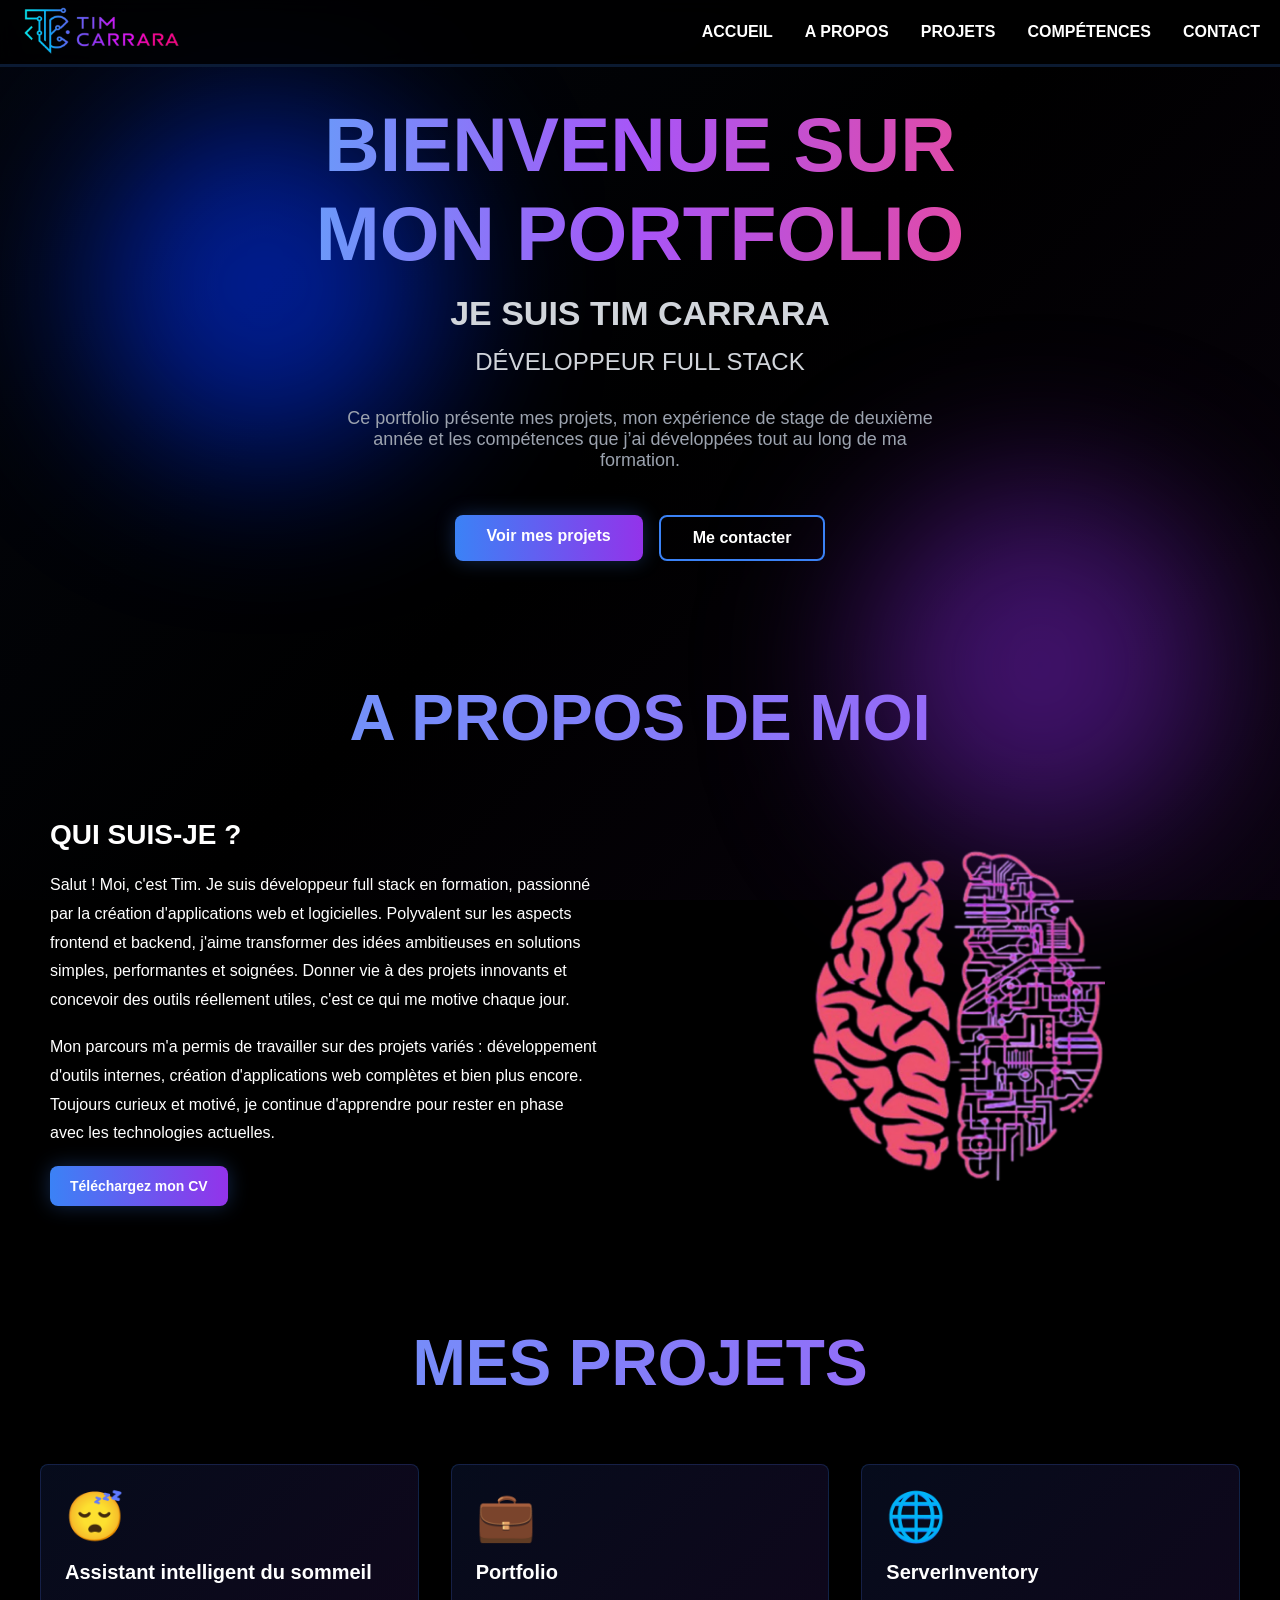
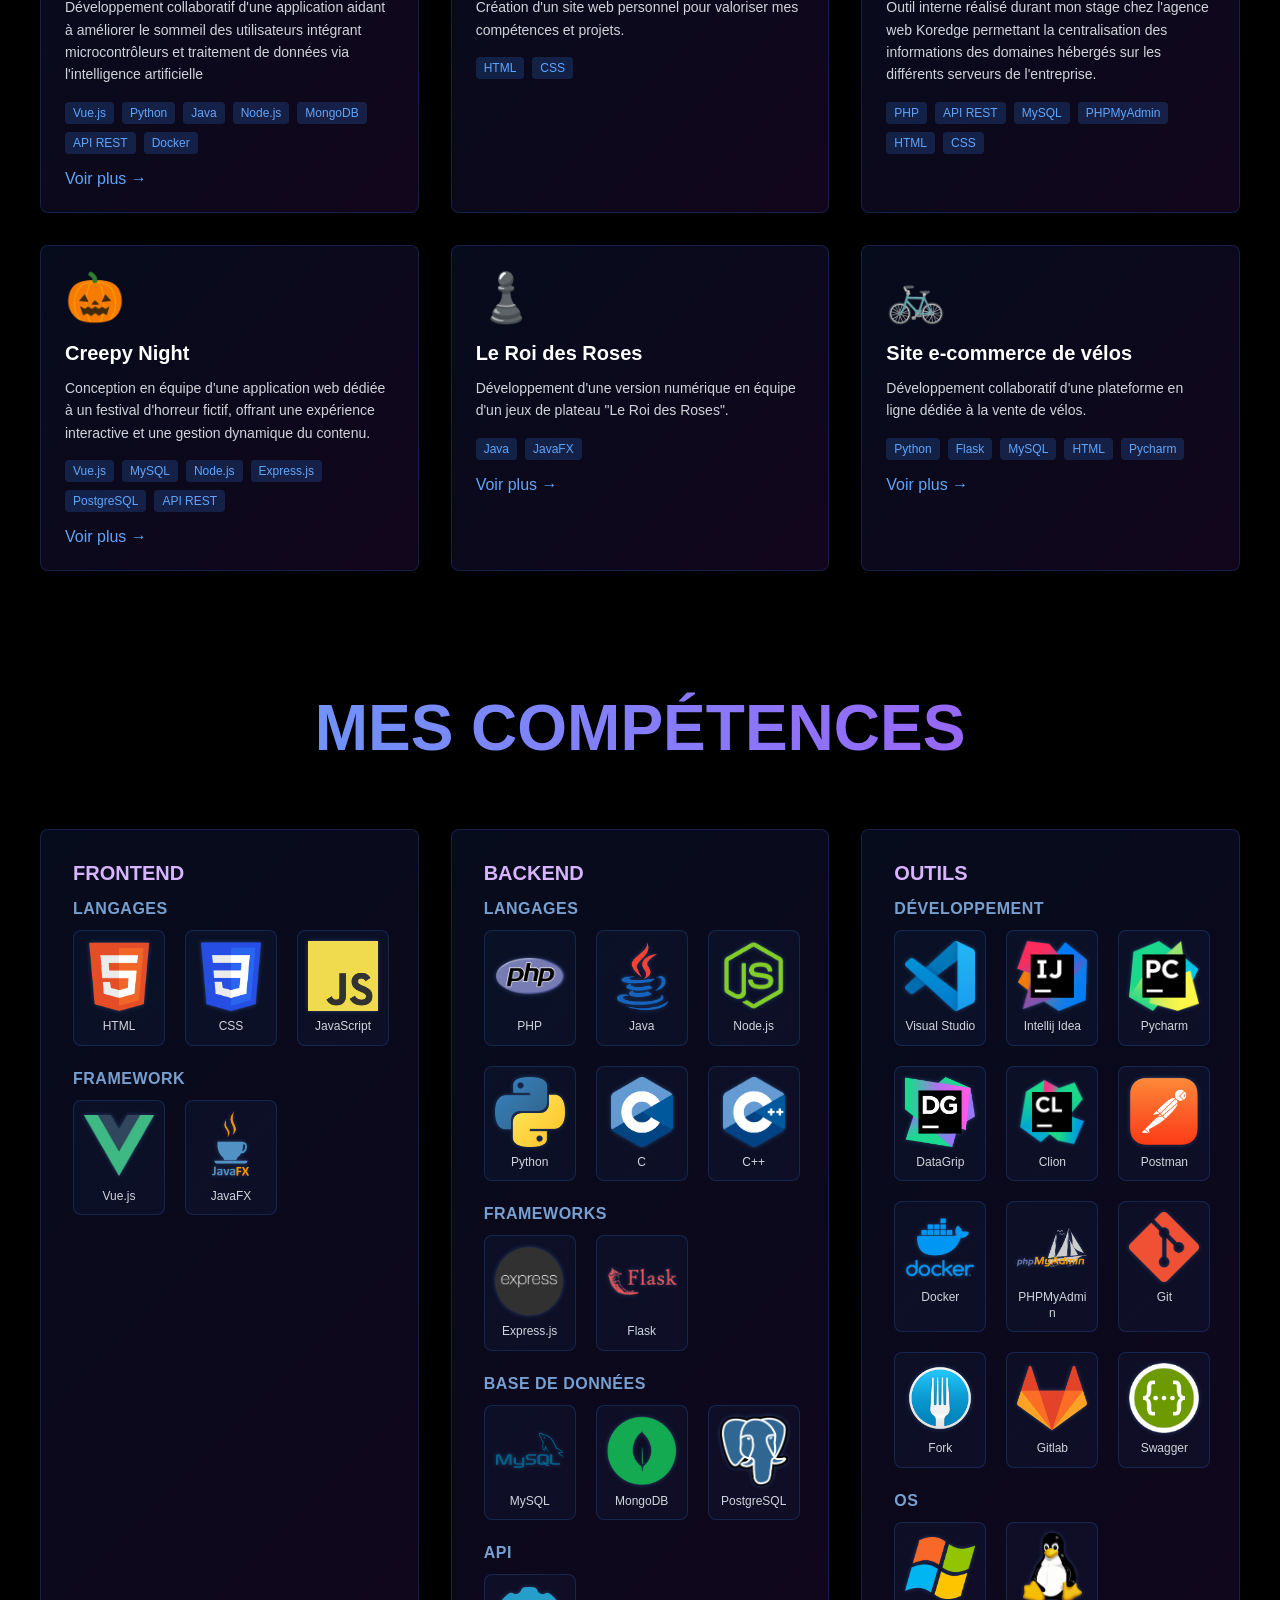
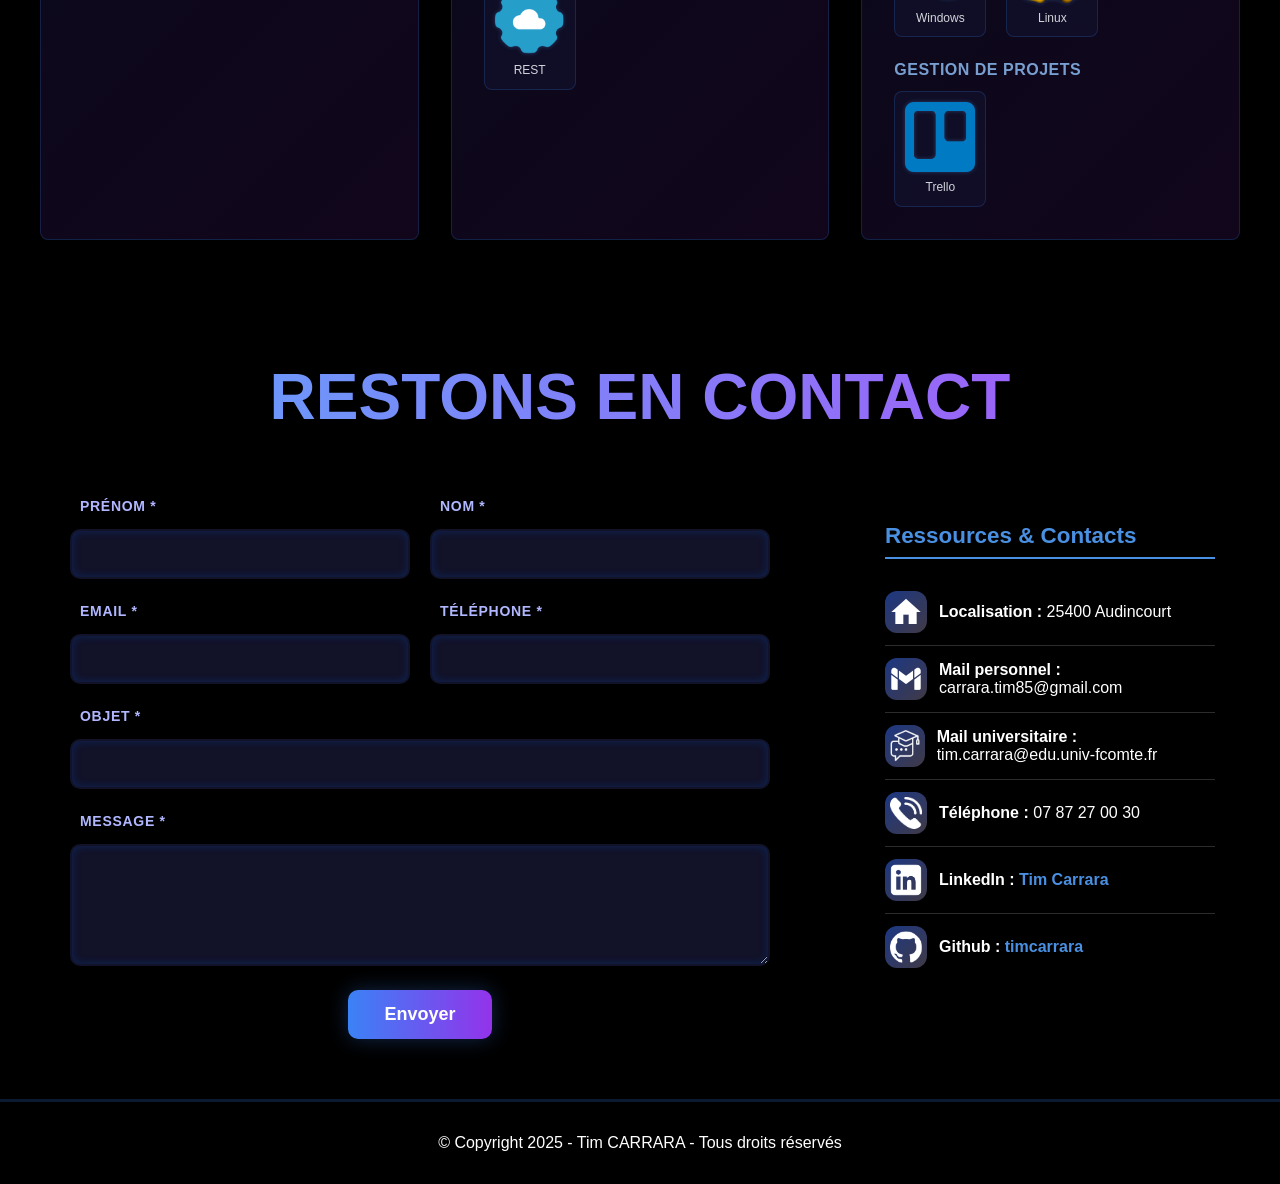
==== commit 6351f8aa: "Remplacement CV" ====
--- a/docs/index.html
+++ b/docs/index.html
@@ -304,7 +304,7 @@
 
                         <div class="contact-item">
                             <img src="images/icone_maison.png" alt="logo maison">
-                            <p><strong>Adresse : </strong>25400 Audincourt</p>
+                            <p><strong>Localisation : </strong>25400 Audincourt</p>
                         </div>
 
                         <div class="contact-item">
@@ -340,7 +340,7 @@
 
     <!-- Footer -->
     <footer>
-        <p>© Copyright 2025 - Tim CARRARA.</p>
+        <p>© Copyright 2025 - Tim CARRARA - Tous droits réservés</p>
     </footer>
 
     <script>
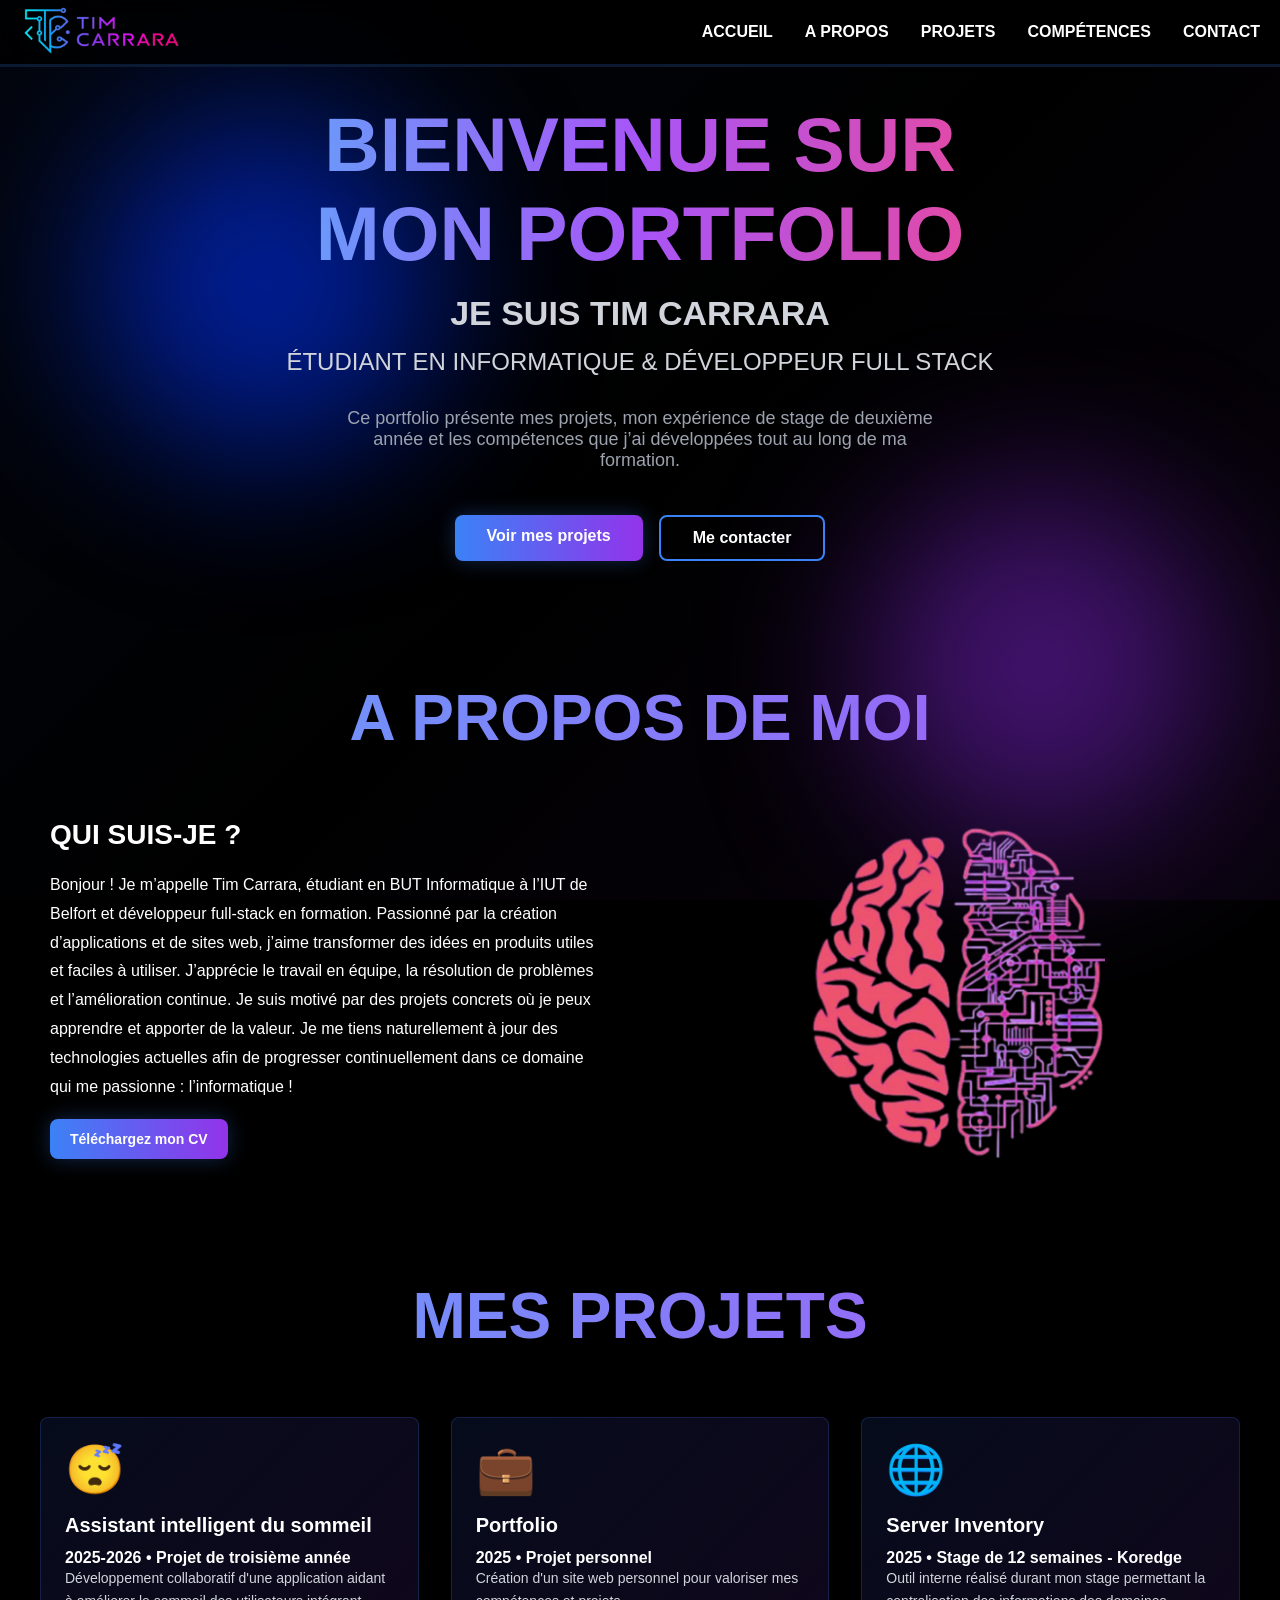
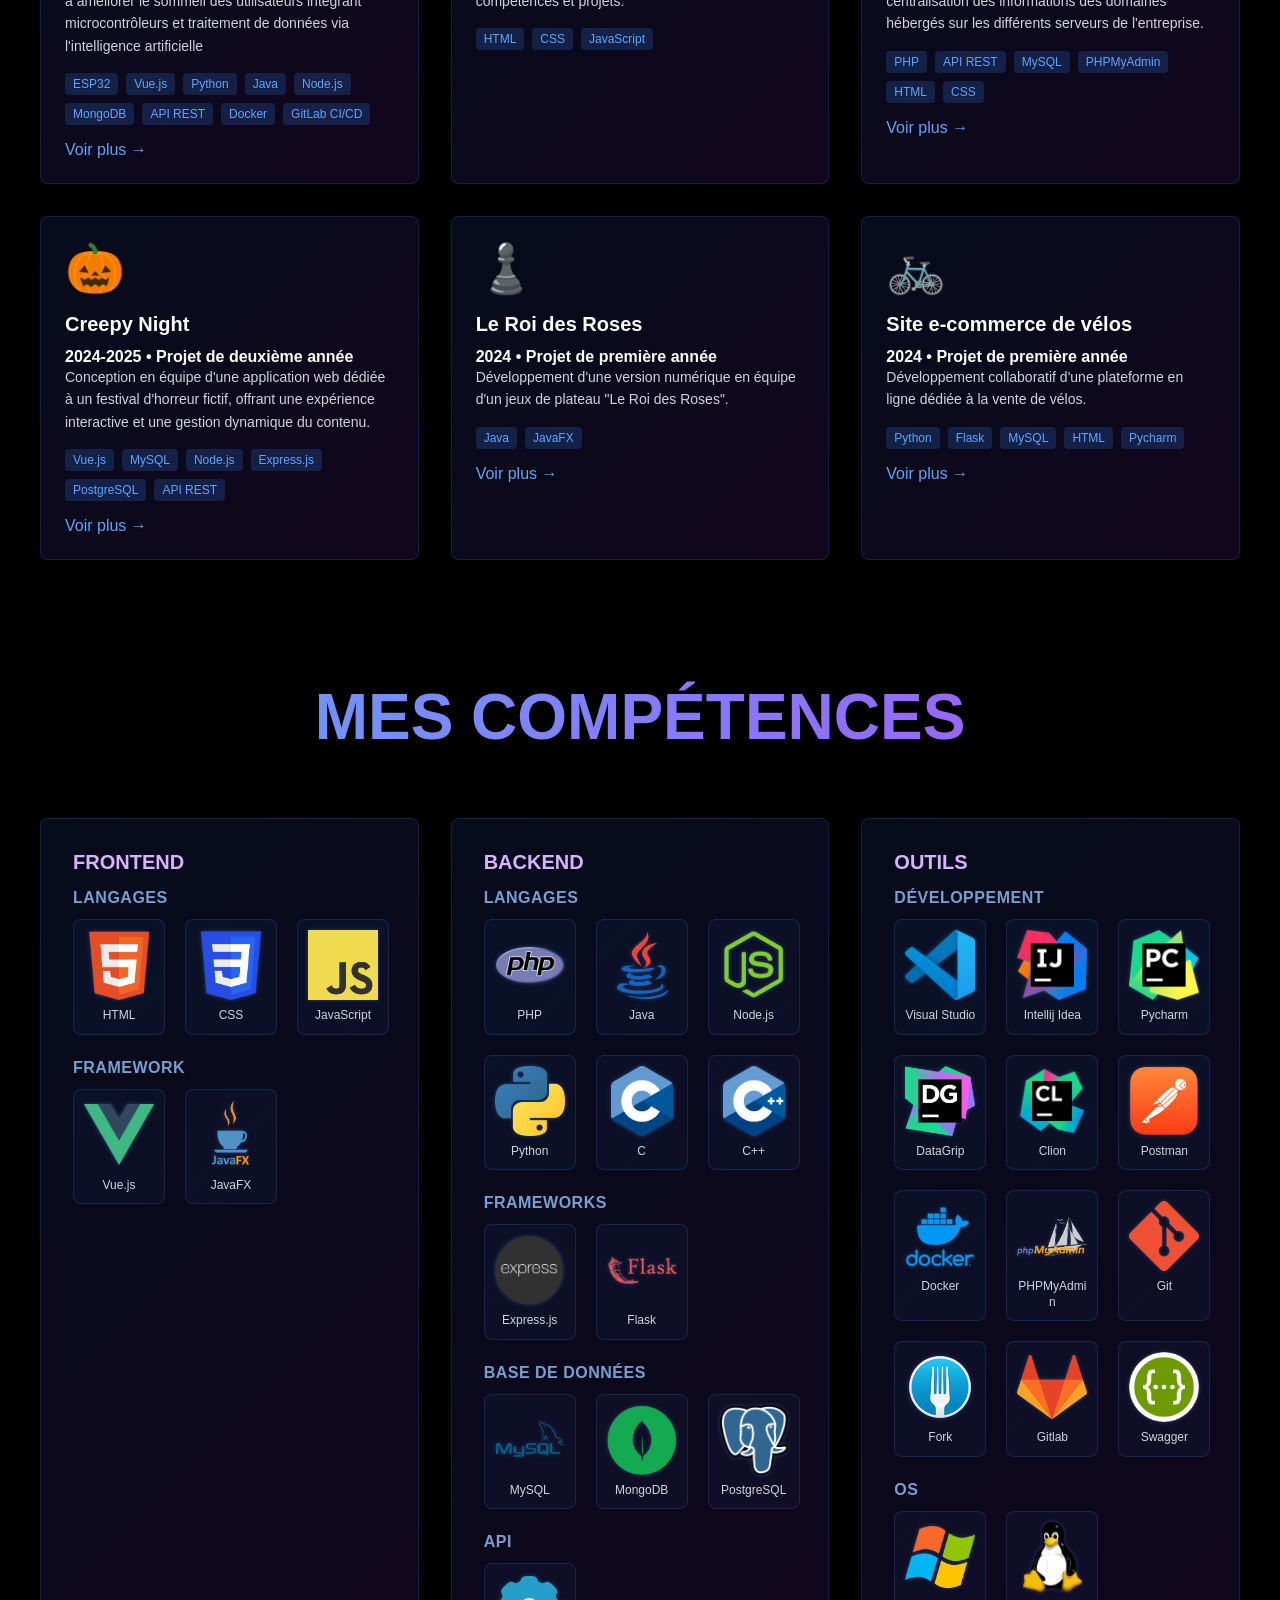
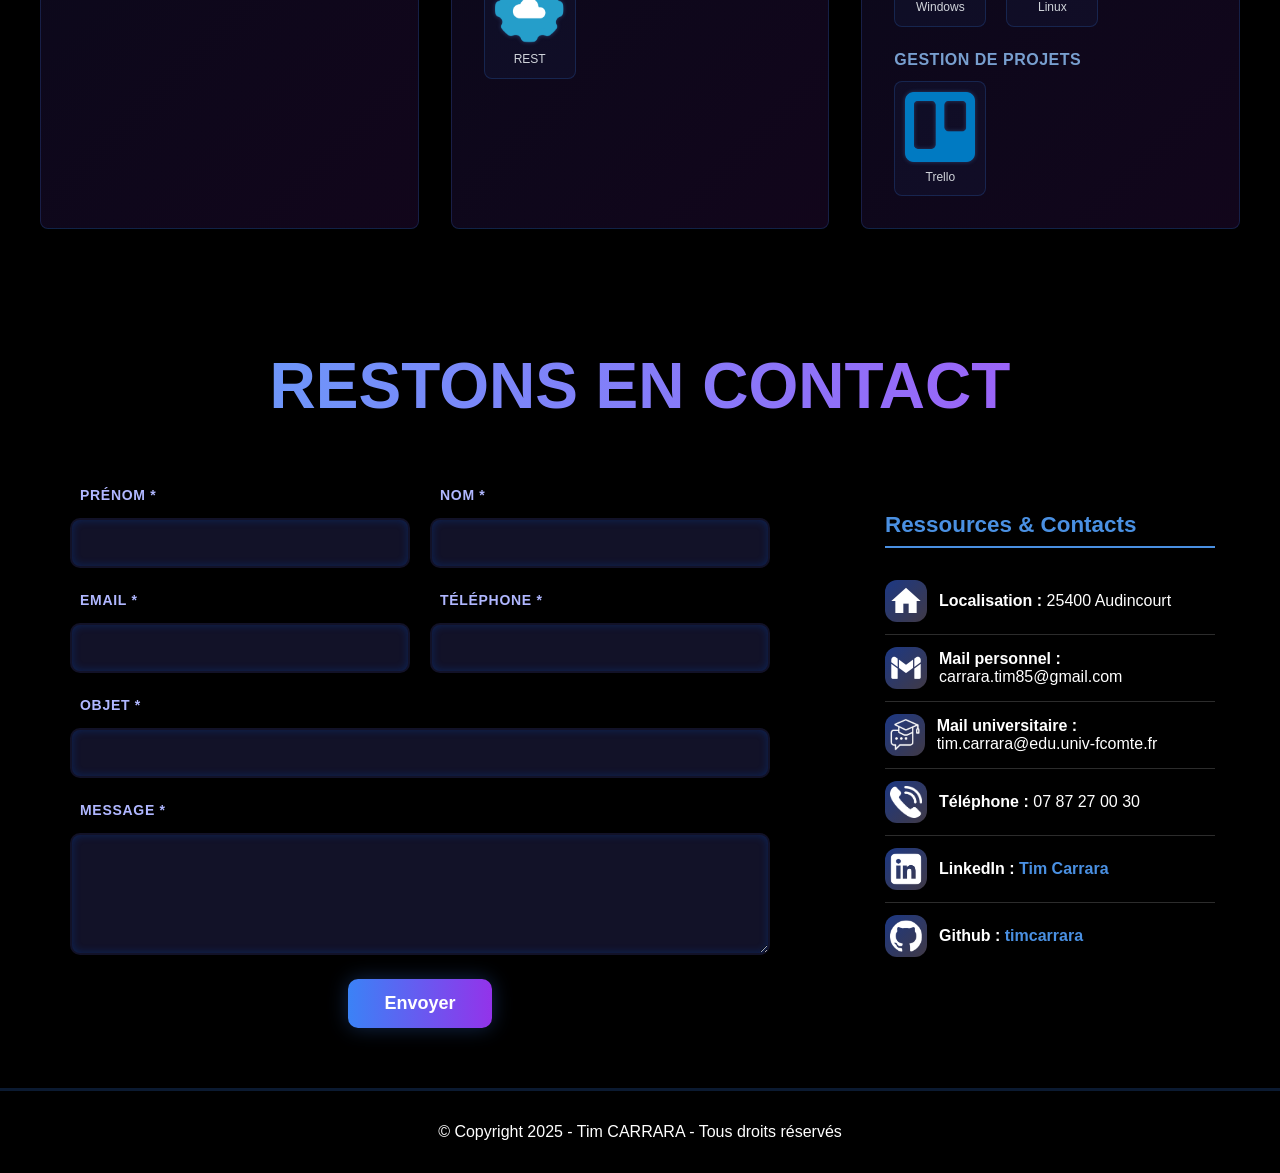
==== commit c8fe6049: "Refonte section projet avec modale" ====
--- a/docs/index.html
+++ b/docs/index.html
@@ -35,7 +35,7 @@
             <div class="hero-content">
                 <h1>Bienvenue sur mon portfolio</h1>
                 <p class="subtitle-1">Je suis Tim Carrara</p>
-                <p class="subtitle-2">Développeur Full Stack</p>
+                <p class="subtitle-2">Étudiant en informatique & Développeur Full Stack</p>
                 <p class="description">
                     Ce portfolio présente mes projets, mon expérience de stage de deuxième année et les compétences que j’ai développées tout au long de ma formation.
                 </p>
@@ -54,10 +54,7 @@
                     <div class="about-text">
                         <h3>Qui suis-je ?</h3> 
                         <p> 
-                            Salut ! Moi, c'est Tim. Je suis développeur full stack en formation, passionné par la création d'applications web et logicielles. Polyvalent sur les aspects frontend et backend, j'aime transformer des idées ambitieuses en solutions simples, performantes et soignées. Donner vie à des projets innovants et concevoir des outils réellement utiles, c'est ce qui me motive chaque jour. 
-                        </p> 
-                        <p> 
-                            Mon parcours m'a permis de travailler sur des projets variés : développement d'outils internes, création d'applications web complètes et bien plus encore. Toujours curieux et motivé, je continue d'apprendre pour rester en phase avec les technologies actuelles.
+                            Bonjour ! Je m’appelle Tim Carrara, étudiant en BUT Informatique à l’IUT de Belfort et développeur full‑stack en formation. Passionné par la création d’applications et de sites web, j’aime transformer des idées en produits utiles et faciles à utiliser. J’apprécie le travail en équipe, la résolution de problèmes et l’amélioration continue. Je suis motivé par des projets concrets où je peux apprendre et apporter de la valeur. Je me tiens naturellement à jour des technologies actuelles afin de progresser continuellement dans ce domaine qui me passionne : l’informatique !
                         </p>
                         <button><a href="pdf/CV_CARRARA-TIM.pdf" download>Téléchargez mon CV</a></button>
                     </div>
@@ -73,11 +70,22 @@
             <div class="container">
                 <h2>MES PROJETS</h2>
                 <div class="projects-grid">
-                    <div class="project-card">
+                    <div class="project-card"
+                        data-specs="<p>Ce projet vise à offrir un suivi complet de la qualité du sommeil en combinant plusieurs sources de données : capteurs biométriques, enregistrements audio et analyses avancées issues d’un moteur d’intelligence artificielle. Il s’adresse aussi bien aux utilisateurs cherchant à améliorer leur sommeil qu’aux spécialistes du sommeil, en fournissant une évaluation à la fois précise et personnalisée des cycles et de la récupération.</p>
+
+                        <p>Le système s'appuie sur une structure conçue en plusieurs blocs indépendants. Un ESP32 se charge de récupérer les informations issues des capteurs : respiration, micro-mouvements, variations du rythme cardiaque, avant de les transférer vers un serveur central développé en Java. Des modules Python se chargent ensuite d’analyser aussi bien les signaux physiologiques que les enregistrements audio, afin d’en extraire des mesures pertinentes : stabilité des cycles, détection d’événements perturbateurs, niveau de récupération, etc.
+                        Une API construite avec Node.js assure ensuite la liaison avec une base MongoDB et met ces informations à disposition de l’interface front-end réalisée avec Vue.js 3.</p>
+
+                        <p>Ce projet m’offre l’occasion de travailler sur l’organisation d’un système distribué, la communication entre services et l’intégration d’algorithmes dédiés à l’interprétation des données du sommeil. J’y mets aussi en place une chaîne de déploiement complète reposant sur Docker et GitLab CI/CD. C’est un bon moyen de renforcer autant mes compétences logicielles que ma maîtrise du traitement des données issues de capteurs et de flux multimédias.</p>"
+
+                        data-images="<img src='images/assistant_sommeil_architecture.png' alt='Architecture SAE' data-caption='Figure 1 - Architecture du projet'>">
+
                         <div class="project-emoji">😴</div>
                         <h3>Assistant intelligent du sommeil</h3>
+                        <h4>2025-2026 • Projet de troisième année</h4>
                         <p>Développement collaboratif d'une application aidant à améliorer le sommeil des utilisateurs intégrant microcontrôleurs et traitement de données via l'intelligence artificielle</p>
                         <div class="tech-tags">
+                            <span class="tech-tag">ESP32</span>
                             <span class="tech-tag">Vue.js</span>
                             <span class="tech-tag">Python</span>
                             <span class="tech-tag">Java</span>
@@ -85,6 +93,7 @@
                             <span class="tech-tag">MongoDB</span>
                             <span class="tech-tag">API REST</span>
                             <span class="tech-tag">Docker</span>
+                            <span class="tech-tag">GitLab CI/CD</span>
                         </div>
                         <a href="#" class="project-link">Voir plus →</a>
                     </div>
@@ -92,17 +101,34 @@
                     <div class="project-card">
                         <div class="project-emoji">💼</div>
                         <h3>Portfolio</h3>
+                        <h4>2025 • Projet personnel</h4>
                         <p>Création d'un site web personnel pour valoriser mes compétences et projets.</p>
                         <div class="tech-tags">
                             <span class="tech-tag">HTML</span>
                             <span class="tech-tag">CSS</span>
-                        </div>
-                    </div>
-
-                    <div class="project-card">
+                            <span class="tech-tag">JavaScript</span>
+                        </div>
+                    </div>
+
+                    <div class="project-card"
+                        data-specs="<p>Dans le cadre de ce stage, j’ai conçu un outil capable de centraliser automatiquement les informations techniques des différents serveurs Plesk de l’entreprise. La première étape consistait à interroger à distance les APIs REST et XML-RPC de Plesk afin de récupérer les domaines actifs, leur statut et leur version de PHP, en m’appuyant sur la documentation Swagger, des clés d’authentification dédiées et une classe PHP orientée objet que j’ai développée pour automatiser et fiabiliser les appels réseau.</p>
+
+                        <p>J’ai ensuite étendu le système en lui permettant de gérer plusieurs serveurs à partir d’un simple fichier de configuration JSON. Cette structure rend l’ajout d’un nouveau serveur immédiat, sans modifier le code, tout en garantissant une meilleure maintenabilité et une meilleure sécurité grâce à l’isolation des clés API et au contrôle des accès.</p>
+
+                        <p>Une autre partie de la mission visait à analyser chaque domaine afin d’évaluer ses critères SEO essentiels et de vérifier que les environnements de préproduction n’étaient ni indexés, ni accessibles librement. Pour cela, j’ai mis en place des routines capables d’examiner le code source des sites, d’inspecter les balises HTML, de tester les réponses HTTP et d’identifier automatiquement les éventuelles anomalies. L’ensemble de ces vérifications s’appuie sur des fonctions modulaires et réutilisables pour traiter un grand nombre de sites de manière homogène.</p>
+                        
+                        <p>Enfin, pour rendre l’outil exploitable au quotidien, j’ai conçu une base de données structurée à partir d’un modèle conceptuel dédié, puis ajouté un script cron chargé de collecter, comparer et stocker chaque jour les nouvelles informations. Ce fonctionnement permet d’éviter les appels API coûteux, d’améliorer considérablement les performances et d’offrir un historique complet consultable via l’interface web.</p>
+                        
+                        <p>Grâce à cette architecture, l’équipe d’hébergement dispose désormais d’un tableau de bord unique, mis à jour automatiquement, facilitant la surveillance des serveurs, la détection des problèmes et la gestion des environnements en préproduction.</p>"
+
+                        data-images="<img src='images/interface_liste.png' alt='Liste des serveurs' data-caption='Figure 1 - Interface de la            liste des différents serveurs Plesk'>
+                                    <img src='images/interface_details_serveurs.png' alt='Détails des serveur' data-caption='Figure 2 – Domaines du serveur 34948f avec version PHP, statut SEO et niveau de protection.'>
+                                    <img src='images/interface_historique.png' alt='Historique des modifications' data-caption='Figure 3 – Suivi quotidien des modifications techniques détectées, lorsqu’il y en a'>">
+                        
                         <div class="project-emoji">🌐</div>
-                        <h3>ServerInventory</h3>
-                        <p>Outil interne réalisé durant mon stage chez l'agence web Koredge permettant la centralisation des informations des domaines hébergés sur les différents serveurs de l'entreprise.</p>
+                        <h3>Server Inventory</h3>
+                        <h4>2025 • Stage de 12 semaines - Koredge</h4>
+                        <p>Outil interne réalisé durant mon stage permettant la centralisation des informations des domaines hébergés sur les différents serveurs de l'entreprise.</p>
                         <div class="tech-tags">
                             <span class="tech-tag">PHP</span>
                             <span class="tech-tag">API REST</span>
@@ -111,11 +137,28 @@
                             <span class="tech-tag">HTML</span>
                             <span class="tech-tag">CSS</span>
                         </div>
-                    </div>
-
-                    <div class="project-card">
+                        <a href="#" class="project-link">Voir plus →</a>
+                    </div>
+
+                    <div class="project-card"
+                        data-specs="<p>Cette application web a été conçue pour gérer l’ensemble de l’univers Creepy Night, depuis les zones du festival jusqu’aux animations et aux équipes qui y participent. Elle offre une vision claire de toutes les experiences horrifiques proposées, un accès rapide aux informations essentielles, ainsi qu’une carte interactive permettant de localiser les différentes zones, attractions et services mis à disposition des visiteurs.</p>
+
+                        <p>Le back-end s’appuie sur une API REST développée avec Node.js et Express, connectée à une base de données PostgreSQL. Cette architecture garantit une gestion fiable des données du festival, une communication fluide entre les services et une évolutivité adaptée à l’enrichissement progressif de l’univers du festival.</p>
+
+                        <p>Le front-end, développé avec Vue.js, offre une interface intuitive permettant à chaque utilisateur d’accéder uniquement aux outils correspondant à son rôle. Les organisateurs peuvent consulter, filtrer et administrer les zones, les animations et les ressources du festival, tout en gérant le contenu du site et les différents utilisateurs. Les prestataires disposent quant à eux d’un espace dédié pour mettre à jour leurs articles, leur page de présentation et leur livre d’or. Cette gestion des droits, fondée sur une authentification par rôles, garantit une administration sécurisée et adaptée à chaque profil, tout en préservant la cohérence globale de l’événement.</p>
+                        
+                        <p>Ce projet m’a offert l’occasion de travailler sur un développement complet et ambitieux, couvrant l’ensemble de la chaîne full stack : modélisation d’une base de données complexe, création d’une API structurée, réalisation d’interfaces dynamiques et mise en place d’un système d’autorisations avancé. Il reflète ma capacité à mener un projet vaste et multidimensionnel, en reliant exigences techniques, contraintes métier et univers créatif pour aboutir à une application cohérente, robuste et parfaitement intégrée.</p>"
+
+                        data-images="<img src='images/accueil_creepy_night.png' alt='Accueil site Creepy Night' data-caption='Figure 1 - Page          d’accueil du site Creepy Night, présentant une vue générale de l’univers'>
+                                    <img src='images/map_creepy_night.png' alt='Map du festival' data-caption='Figure 2 - Carte interactive du festival permettant de visualiser les différentes zones et attractions proposées aux visiteurs.'>
+                                    <img src='images/admin_page.png' alt='Gestion du contenu admin' data-caption='Figure 3 - Interface d’administration pour la gestion centralisée du contenu et des ressources du festival'>
+                                    <img src='images/gestion_prestataire.png' alt='Gestion du contenu prestataire' data-caption='Figure 4 - Espace dédié aux prestataires pour gérer leurs pages, articles et interactions avec les visiteurs'>"
+
+                        data-github="https://github.com/Zuuret/SAE-S3-S4_Creepy_Night">
+
                         <div class="project-emoji">🎃</div>
                         <h3>Creepy Night</h3>
+                        <h4>2024-2025 • Projet de deuxième année</h4>
                         <p>Conception en équipe d'une application web dédiée à un festival d'horreur fictif, offrant une expérience interactive et une gestion dynamique du contenu.</p>
                         <div class="tech-tags">
                             <span class="tech-tag">Vue.js</span>
@@ -125,23 +168,48 @@
                             <span class="tech-tag">PostgreSQL</span>
                             <span class="tech-tag">API REST</span>
                         </div>
-                        <a href="https://github.com/Zuuret/SAE-S3-S4_Creepy_Night" class="project-link">Voir plus →</a>
-                    </div>
-
-                    <div class="project-card">
+                        <a href="#" class="project-link">Voir plus →</a>
+                    </div>
+
+                    <div class="project-card"
+                        data-specs="<p>Ce projet consistait à développer une version complète du jeu de plateau stratégique Le Roi des Roses. J’ai implémenté toute la logique du jeu : gestion du plateau 9x9, des pions bicolores, des cartes Héros et Déplacement, ainsi que les règles complexes liées aux actions possibles (piocher, jouer une carte déplacement seule ou combinée avec une carte héros).</p>
+
+                        <p>L’interface graphique, conçue en JavaFX, permet une expérience fluide et claire, avec une visualisation précise du plateau, des coups jouables et des retours visuels intuitifs. Le projet suit une architecture MVC rigoureuse, séparant la logique métier, l’affichage et les interactions utilisateur, ce qui garantit un code propre, modulaire et facile à maintenir.</p>
+
+                        <p>La complexité du projet réside notamment dans la gestion des déplacements du roi, des pions posés, et dans le calcul final des zones d’adjacence qui déterminent le vainqueur. Des tests ont été réalisés sur les cas limites afin d’assurer la robustesse du moteur de jeu.</p>
+                        
+                        <p>Ce travail m’a permis de renforcer mes compétences en conception orientée objet, gestion d’interfaces graphiques et organisation architecturale d’un projet logiciel complet.</p>"
+
+                        data-images="<img src='images/king_of_roses_concept.png' alt='Jeux King of roses' data-caption='Figure 1 - Vue principale du jeu Le Roi des Roses avec le plateau, les pions et les cartes en main'>"
+
+                        data-github="https://github.com/FlorianHegele/the-rose-king">
+
                         <div class="project-emoji">♟️</div>
                         <h3>Le Roi des Roses</h3>
+                        <h4>2024 • Projet de première année</h4>
                         <p>Développement d'une version numérique en équipe d'un jeux de plateau "Le Roi des Roses".</p>
                         <div class="tech-tags">
                             <span class="tech-tag">Java</span>
                             <span class="tech-tag">JavaFX</span>
                         </div>
-                        <a href="https://github.com/FlorianHegele/the-rose-king" class="project-link">Voir plus →</a>
-                    </div>
-
-                    <div class="project-card">
+                        <a href="#" class="project-link">Voir plus →</a>
+                    </div>
+
+                    <div class="project-card"
+                        data-specs="<p>Ce projet consistait à développer une application web complète de vente de vélos, intégrant une partie client et une partie administration. Côté client, les utilisateurs peuvent parcourir le catalogue, choisir des vélos selon différentes déclinaisons (taille, couleur), les ajouter à leur panier, puis passer commande via un système sécurisé d'authentification (création de compte, login, mot de passe).</p>
+
+                        <p>La partie administration offre un tableau de bord permettant de gérer le stock, modifier le statut des commandes, ajouter ou modifier des déclinaisons de produits, et superviser l'ensemble des ventes. Ce back-office garantit une gestion efficace et centralisée des données commerciales.</p>
+
+                        <p>L'application repose sur une architecture Flask claire, séparant la logique métier et l’interface utilisateur. Ce projet m’a permis de maîtriser la gestion des bases de données et le développement d’une interface à la fois fonctionnelle et intuitive pour différents profils d’utilisateurs.</p>"
+
+                        data-images="<img src='images/accueil_velo.png' alt='Accueil vélo' data-caption='Figure 2 - Page d’accueil du site e-commerce de vélos avec panier'>
+                                    <img src='images/commande_velo.png' alt=Page admin' data-caption='Figure 1 - Vue utilisateur des commandes avec leur statut de traitement'>"
+
+                        data-github="https://github.com/timcarrara/Site_e-commerce_velo">
+
                         <div class="project-emoji">🚲</div>
                         <h3>Site e-commerce de vélos</h3>
+                        <h4>2024 • Projet de première année</h4>
                         <p>Développement collaboratif d'une plateforme en ligne dédiée à la vente de vélos.</p>
                         <div class="tech-tags">
                             <span class="tech-tag">Python</span>
@@ -150,7 +218,7 @@
                             <span class="tech-tag">HTML</span>
                             <span class="tech-tag">Pycharm</span>
                         </div>
-                        <a href="https://github.com/timcarrara/Site_e-commerce_velo" class="project-link">Voir plus →</a>
+                        <a href="#" class="project-link">Voir plus →</a>
                     </div>
                 </div>
             </div>
@@ -343,36 +411,16 @@
         <p>© Copyright 2025 - Tim CARRARA - Tous droits réservés</p>
     </footer>
 
-    <script>
-        // Mobile menu toggle
-        const menuToggle = document.getElementById('menuToggle');
-        const navMenu = document.getElementById('navMenu');
-
-        menuToggle.addEventListener('click', () => {
-            navMenu.classList.toggle('active');
-        });
-
-        // Close menu when a link is clicked
-        const navLinks = navMenu.querySelectorAll('a');
-        navLinks.forEach(link => {
-            link.addEventListener('click', () => {
-                navMenu.classList.remove('active');
-            });
-        });
-
-        // Smooth scroll
-        document.querySelectorAll('a[href^="#"]').forEach(anchor => {
-            anchor.addEventListener('click', function (e) {
-                const href = this.getAttribute('href');
-                if (href !== '#') {
-                    e.preventDefault();
-                    const target = document.querySelector(href);
-                    if (target) {
-                        target.scrollIntoView({ behavior: 'smooth' });
-                    }
-                }
-            });
-        });
-    </script>
+    <!-- Modal pour les détails des projets -->
+    <div id="projectModal" class="modal">
+        <div class="modal-content">
+            <span class="close-btn">&times;</span>
+            <h2 id="modalProjectTitle">Titre du projet</h2>
+            <h3 id="modalProjectPeriod">Période du projet</h3>
+            <div id="modalProjectDetails">
+            </div>
+        </div>
+    </div>
+    <script src="script.js"></script>
 </body>
 </html>
--- a/docs/style.css
+++ b/docs/style.css
@@ -389,6 +389,290 @@
         .project-link:hover {
             color: #93c5fd;
         }
+
+
+/* Style pour la modale */
+.modal {
+    display: none;
+    position: fixed;
+    z-index: 1000;
+    left: 0;
+    top: 0;
+    width: 100%;
+    height: 100%;
+    background-color: rgba(0, 0, 0, 0.8);
+    backdrop-filter: blur(10px);
+}
+
+.modal-content {
+    background: linear-gradient(135deg, rgba(30, 58, 138, 0.2), rgba(88, 28, 135, 0.2));
+    border: 1px solid rgba(59, 130, 246, 0.2);
+    border-radius: 8px;
+    margin: 2% auto;
+    padding: 20px;
+    width: 90%;
+    height: 95%;
+    max-width: 2000px;
+    max-height: 90vh;
+    overflow-y: auto;
+    position: relative;
+    color: #fff;
+}
+
+.close-btn {
+    position: absolute;
+    right: 20px;
+    top: 10px;
+    font-size: 24px;
+    font-weight: bold;
+    cursor: pointer;
+    color: #fff;
+    z-index: 1001;
+}
+
+.close-btn:hover {
+    color: #f44336;
+}
+
+#modalProjectTitle {
+    font-size: 28px;
+    font-weight: bold;
+    margin-bottom: 2px;
+    text-align: left;
+    background: linear-gradient(to right, #60a5fa, #a855f7);
+    -webkit-background-clip: text;
+    -webkit-text-fill-color: transparent;
+    background-clip: text;
+    text-transform: uppercase;
+}
+
+#modalProjectPeriod {
+    font-size: 17px;
+    color: #93c5fd;
+    text-align: left;
+    margin-bottom: 12px;
+}
+
+#modalProjectDetails {
+    display: flex;
+    gap: 20px;
+    align-items: flex-start;
+}
+
+#modalProjectDetails > div:first-child {
+    flex: 4;
+}
+
+#modalProjectDetails > div:first-child > p:first-of-type {
+    font-size: 14px;
+    line-height: 1.6;
+    color: #d1d5db;
+    margin-bottom: 10px;
+    font-weight: bold;
+}
+
+#modalProjectDetails .project-specs {
+    margin: 0;
+    font-size: 13px;
+    line-height: 1.6;
+}
+
+#modalProjectDetails .project-specs p {
+    margin-bottom: 8px;
+    color: #d1d5db;
+}
+
+#modalProjectDetails .project-images {
+    flex: 6;
+    display: flex;
+    flex-direction: column;
+    align-self: flex-start;
+    position: relative;
+}
+
+.carousel-container {
+    position: relative;
+    width: 100%;
+    overflow: hidden;
+    border-radius: 8px;
+}
+
+.carousel-images {
+    display: flex;
+    transition: transform 0.3s ease-in-out;
+}
+
+.carousel-slide {
+    width: 100%;
+    flex-shrink: 0;
+    display: flex;
+    flex-direction: column;
+}
+
+.carousel-slide img {
+    width: 100%;
+    height: auto;
+    border-radius: 8px;
+    border: 1px solid rgba(59, 130, 246, 0.3);
+    object-fit: contain;
+    max-height: 500px;
+}
+
+.image-caption {
+    text-align: center;
+    margin-top: 8px;
+    font-size: 14px;
+    color: #93c5fd;
+    font-style: italic;
+}
+
+.carousel-btn {
+    position: absolute;
+    top: 50%;
+    transform: translateY(-50%);
+    background: rgba(59, 130, 246, 0.8);
+    border: none;
+    color: white;
+    font-size: 24px;
+    padding: 10px 15px;
+    cursor: pointer;
+    border-radius: 4px;
+    transition: all 0.3s ease;
+    z-index: 10;
+}
+
+.carousel-btn:hover {
+    background: rgba(59, 130, 246, 1);
+}
+
+.carousel-btn.prev {
+    left: 10px;
+}
+
+.carousel-btn.next {
+    right: 10px;
+}
+
+.carousel-indicators {
+    display: flex;
+    justify-content: center;
+    gap: 8px;
+    margin-top: 10px;
+}
+
+.carousel-indicator {
+    width: 10px;
+    height: 10px;
+    border-radius: 50%;
+    background: rgba(59, 130, 246, 0.3);
+    cursor: pointer;
+    transition: all 0.3s ease;
+}
+
+.carousel-indicator.active {
+    background: rgba(59, 130, 246, 1);
+    transform: scale(1.2);
+}
+
+#modalProjectDetails h4 {
+    font-size: 16px;
+    margin: 12px 0 8px;
+    color: #93c5fd;
+    text-transform: uppercase;
+    font-weight: 600;
+}
+
+#modalProjectDetails .tech-tags {
+    margin-bottom: 16px;
+}
+
+.single-image {
+    width: 100%;
+}
+
+.single-image img {
+    width: 100%;
+    height: 450px;
+    border-radius: 8px;
+    border: 1px solid rgba(59, 130, 246, 0.3);
+    object-fit: contain;
+    background-color: rgba(0, 0, 0, 0.599);
+}
+
+.github-link {
+    display: inline-flex;
+    align-items: center;
+    gap: 10px;
+    padding: 10px 15px;
+    background: rgba(59, 130, 246, 0.1);
+    border: 1px solid rgba(59, 130, 246, 0.3);
+    border-radius: 8px;
+    color: #60a5fa;
+    text-decoration: none;
+    transition: all 0.3s ease;
+    font-size: 14px;
+    font-weight: bold;
+}
+
+.github-link:hover {
+    background: rgba(59, 130, 246, 0.2);
+    border-color: rgba(59, 130, 246, 0.5);
+    transform: translateY(-2px);
+}
+
+.github-link img {
+    width: 22px;
+    height: 22px;
+}
+
+#returnBtn {
+    display: block;
+    padding: 10px 25px;
+    border-radius: 8px;
+    font-weight: 600;
+    cursor: pointer;
+    border: none;
+    background: linear-gradient(to right, #3b82f6, #9333ea);
+    color: white;
+    box-shadow: 0 0 20px rgba(59, 130, 246, 0.3);
+    transition: all 0.3s ease;
+    font-size: 14px;
+}
+
+#returnBtn:hover {
+    box-shadow: 0 0 40px rgba(59, 130, 246, 0.6);
+    transform: translateY(-2px);
+}
+
+@media (max-width: 1024px) {
+    #modalProjectDetails {
+        flex-direction: column;
+    }
+
+    #modalProjectDetails .project-images {
+        min-width: 100%;
+    }
+}
+
+@media (max-width: 768px) {
+    .modal-content {
+        width: 90%;
+        padding: 24px;
+        margin: 20% auto;
+    }
+
+    #modalProjectTitle {
+        font-size: 20px;
+    }
+
+    #modalProjectDetails {
+        flex-direction: column;
+    }
+
+    #modalProjectDetails .project-images {
+        min-width: 100%;
+    }
+}
 
 /* Skills Section */
 .skills-grid {
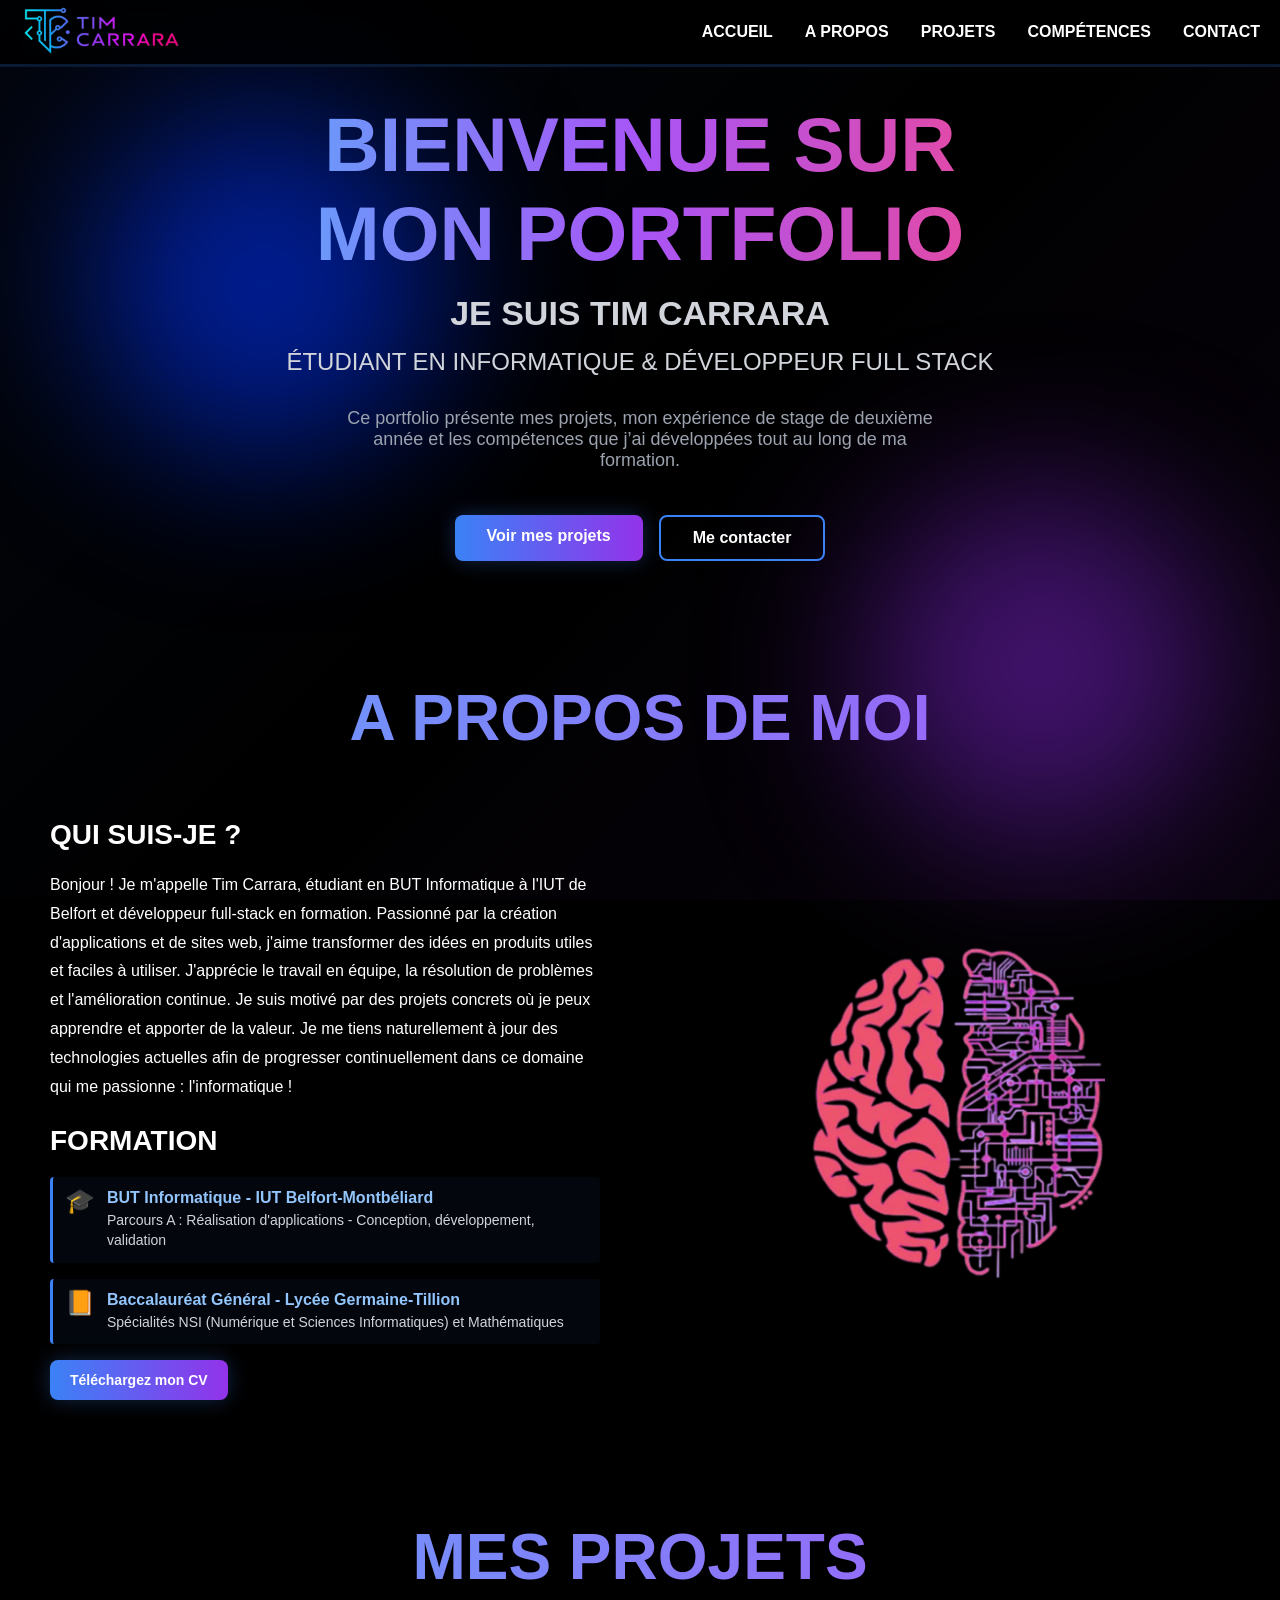
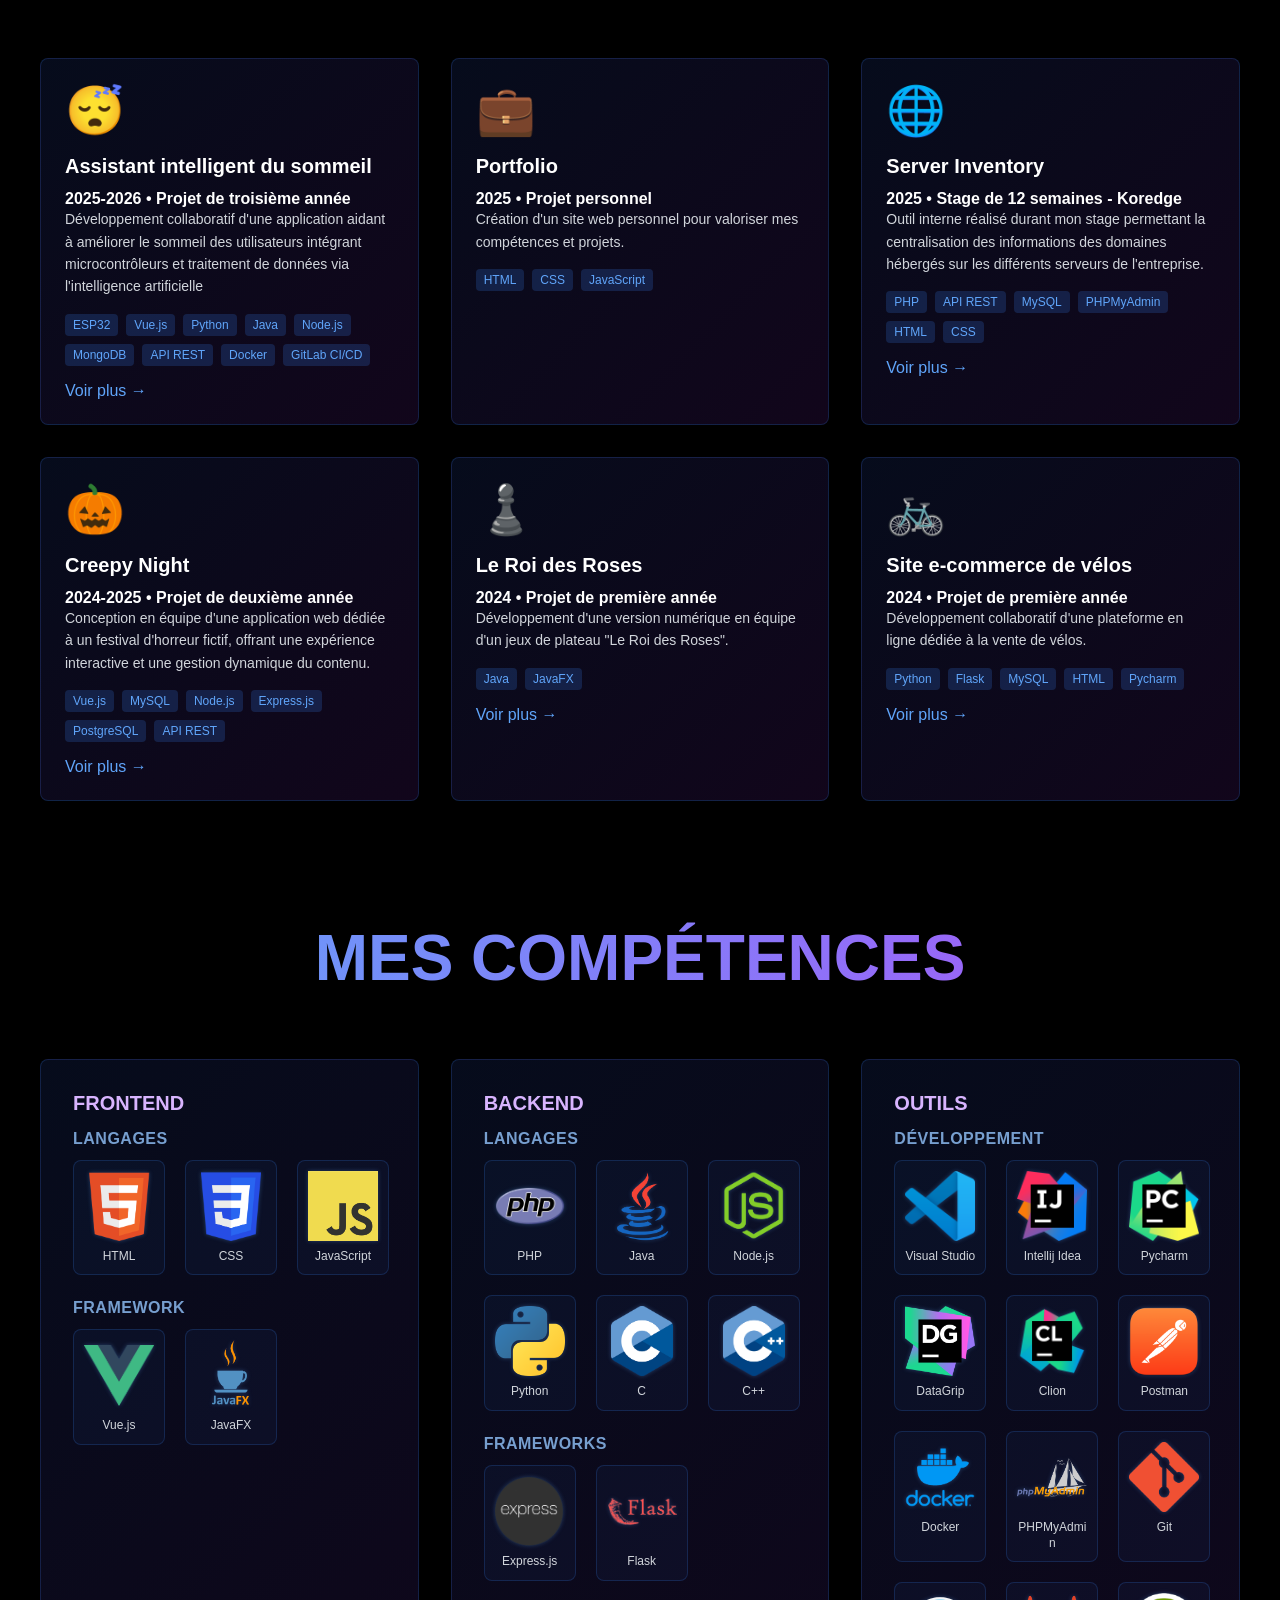
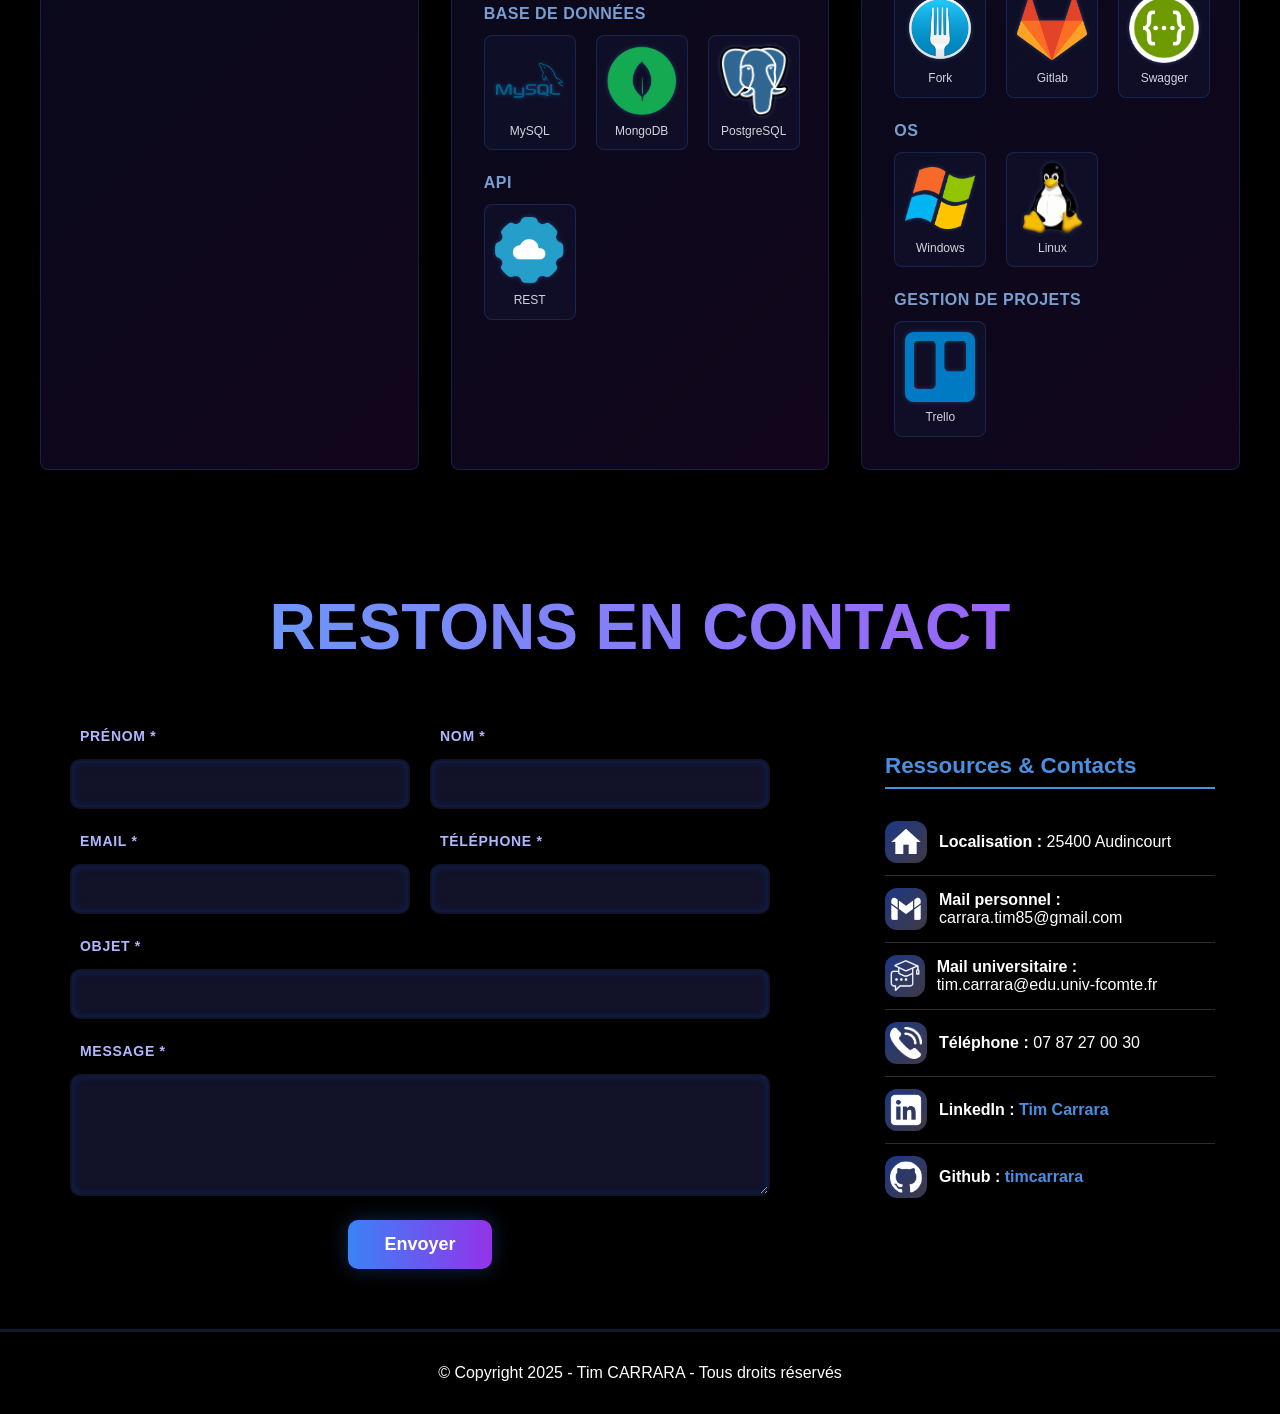
==== commit adfade7d: "Ajout formation" ====
--- a/docs/index.html
+++ b/docs/index.html
@@ -54,8 +54,24 @@
                     <div class="about-text">
                         <h3>Qui suis-je ?</h3> 
                         <p> 
-                            Bonjour ! Je m’appelle Tim Carrara, étudiant en BUT Informatique à l’IUT de Belfort et développeur full‑stack en formation. Passionné par la création d’applications et de sites web, j’aime transformer des idées en produits utiles et faciles à utiliser. J’apprécie le travail en équipe, la résolution de problèmes et l’amélioration continue. Je suis motivé par des projets concrets où je peux apprendre et apporter de la valeur. Je me tiens naturellement à jour des technologies actuelles afin de progresser continuellement dans ce domaine qui me passionne : l’informatique !
+                            Bonjour ! Je m'appelle Tim Carrara, étudiant en BUT Informatique à l'IUT de Belfort et développeur full‑stack en formation. Passionné par la création d'applications et de sites web, j'aime transformer des idées en produits utiles et faciles à utiliser. J'apprécie le travail en équipe, la résolution de problèmes et l'amélioration continue. Je suis motivé par des projets concrets où je peux apprendre et apporter de la valeur. Je me tiens naturellement à jour des technologies actuelles afin de progresser continuellement dans ce domaine qui me passionne : l'informatique !
                         </p>
+                        <h3>Formation</h3>
+                        <div class="formation-item">
+                            <div class="formation-icon">🎓</div>
+                            <div class="formation-details">
+                                <h4>BUT Informatique - IUT Belfort-Montbéliard</h4>
+                                <p>Parcours A : Réalisation d'applications - Conception, développement, validation</p>
+                            </div>
+                        </div>
+                        <div class="formation-item">
+                            <div class="formation-icon">📙</div>
+                            <div class="formation-details">
+                                <h4>Baccalauréat Général - Lycée Germaine-Tillion</h4>
+                                <p>Spécialités NSI (Numérique et Sciences Informatiques) et Mathématiques</p>
+                            </div>
+                        </div>
+                        
                         <button><a href="pdf/CV_CARRARA-TIM.pdf" download>Téléchargez mon CV</a></button>
                     </div>
                     <div class="about-image">
--- a/docs/style.css
+++ b/docs/style.css
@@ -278,6 +278,40 @@
     font-size: 16px;
     margin-bottom: 18px;
     line-height: 1.8;
+}
+
+.about-text h3:not(:first-child) {
+    margin-top: 24px;
+}
+
+.formation-item {
+    display: flex;
+    align-items: flex-start;
+    gap: 12px;
+    margin-bottom: 16px;
+    padding: 12px;
+    background: rgba(59, 130, 246, 0.05);
+    border-left: 3px solid #3b82f6;
+    border-radius: 4px;
+}
+
+.formation-icon {
+    font-size: 24px;
+    line-height: 1;
+}
+
+.formation-details h4 {
+    font-size: 16px;
+    font-weight: 600;
+    margin-bottom: 4px;
+    color: #93c5fd;
+}
+
+.formation-details p {
+    font-size: 14px;
+    color: #d1d5db;
+    margin: 0;
+    line-height: 1.4;
 }
 
 .about-text button {
